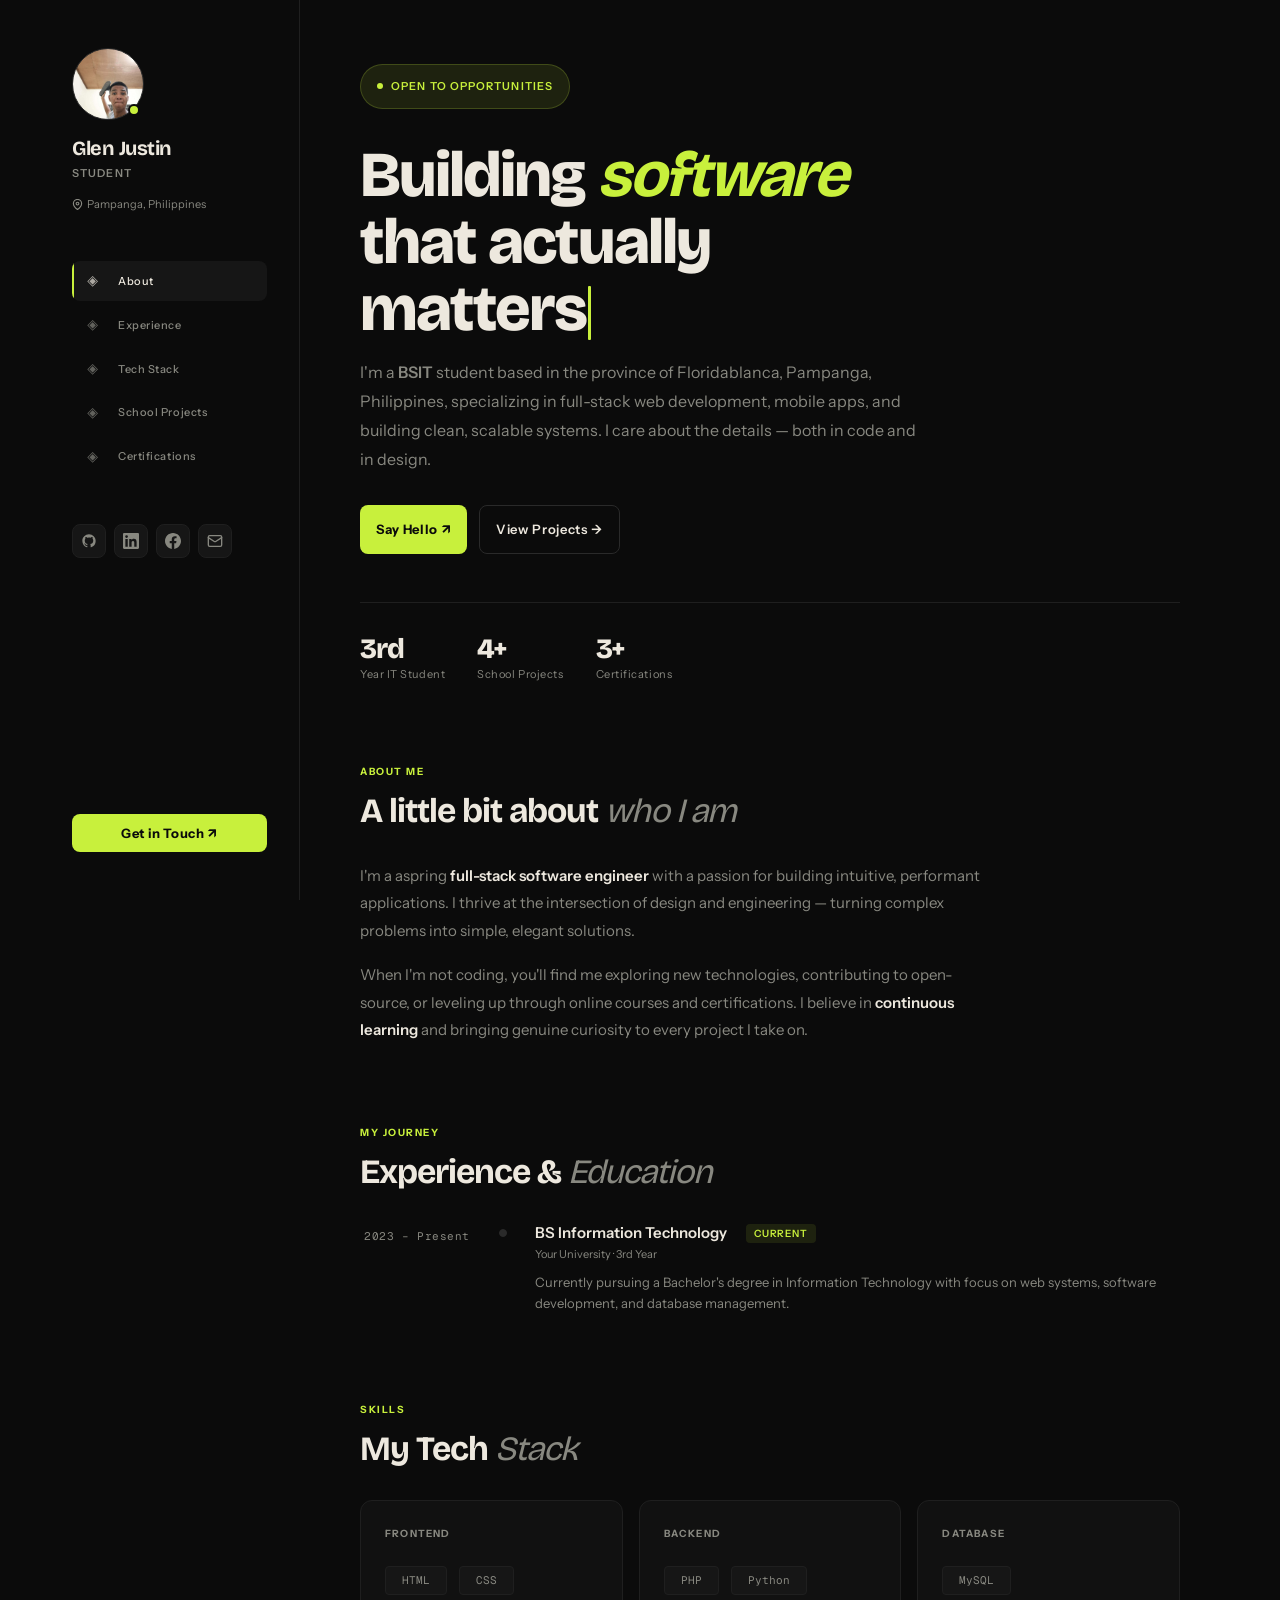
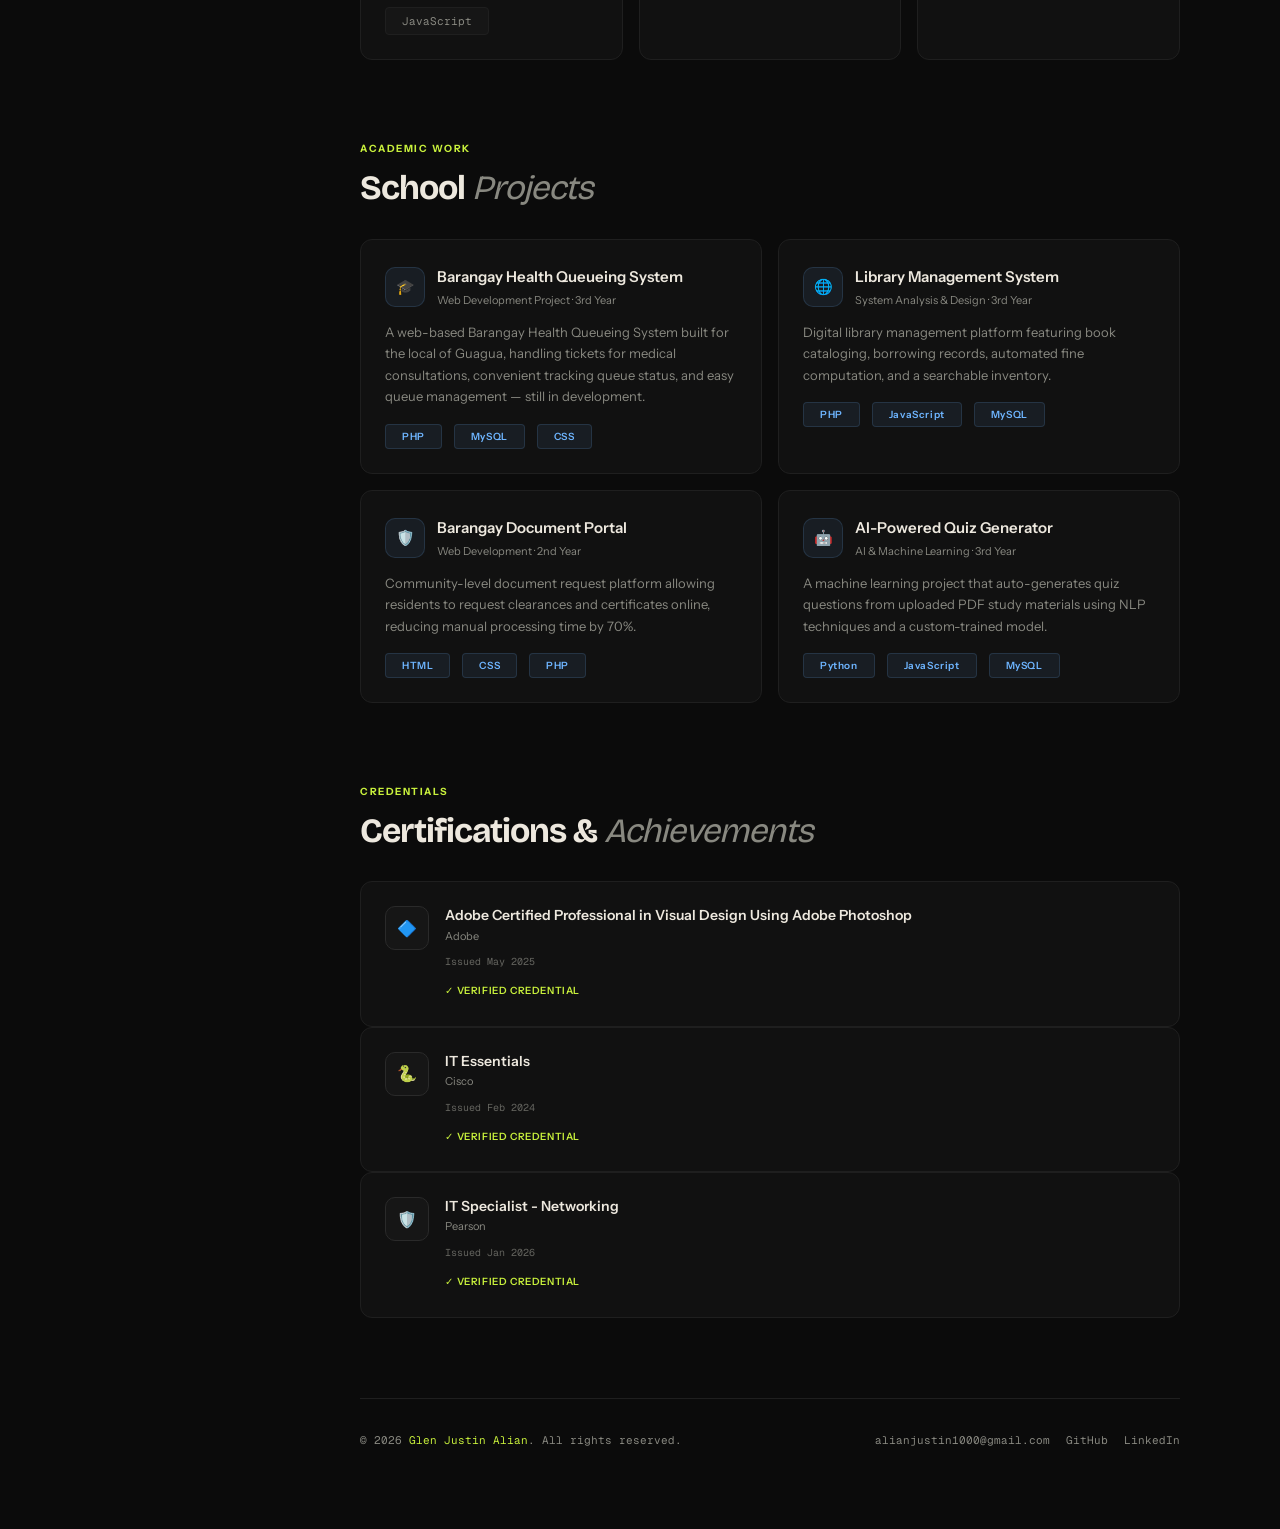
==== index.html @ f64a27cd "Resolve README conflict" ====
<!DOCTYPE html>
<html lang="en">

<head>
  <meta charset="UTF-8" />
  <meta name="viewport" content="width=device-width, initial-scale=1.0" />
  <title>Glen Justin — Software Engineer</title>
  <!-- Main Stylesheet -->
  <link rel="stylesheet" href="./css/style.css" />
</head>

<body>
  <div class="layout">

    <!-- ====== SIDEBAR ====== -->
    <aside>
      <div class="sidebar-identity">
        <div class="avatar-wrap">
          <div class="avatar"></div>
          <div class="avatar-pulse"></div>
        </div>
        <div style="margin-top: 16px;">
          <div class="sidebar-name">Glen Justin</div>
          <div class="sidebar-role">Student</div>
          <div class="sidebar-location">
            <svg width="11" height="11" viewBox="0 0 24 24" fill="none" stroke="currentColor" stroke-width="2.5" stroke-linecap="round" stroke-linejoin="round">
              <path d="M21 10c0 7-9 13-9 13s-9-6-9-13a9 9 0 0 1 18 0z" />
              <circle cx="12" cy="10" r="3" />
            </svg>
            Pampanga, Philippines
          </div>
        </div>
      </div>

      <nav>
        <a href="#about" class="active">
          <span class="nav-icon">◈</span> About
        </a>
        <a href="#experience">
          <span class="nav-icon">◈</span> Experience
        </a>
        <a href="#stack">
          <span class="nav-icon">◈</span> Tech Stack
        </a>
        <a href="#school-projects">
          <span class="nav-icon">◈</span> School Projects
        </a>
        <a href="#certifications">
          <span class="nav-icon">◈</span> Certifications
        </a>

      </nav>

      <div class="sidebar-social">
        <!-- GitHub -->
        <a href="https://github.com" class="social-link" title="GitHub" target="_blank">
          <svg width="16" height="16" viewBox="0 0 24 24" fill="currentColor">
            <path d="M12 2C6.477 2 2 6.477 2 12c0 4.418 2.865 8.166 6.839 9.489.5.09.682-.218.682-.484 0-.236-.009-.866-.014-1.699-2.782.603-3.369-1.342-3.369-1.342-.454-1.155-1.11-1.462-1.11-1.462-.908-.62.069-.608.069-.608 1.003.07 1.531 1.03 1.531 1.03.892 1.529 2.341 1.087 2.91.831.091-.646.349-1.086.635-1.336-2.22-.253-4.555-1.11-4.555-4.943 0-1.091.39-1.984 1.029-2.683-.103-.253-.446-1.27.098-2.647 0 0 .84-.269 2.75 1.025A9.578 9.578 0 0 1 12 6.836c.85.004 1.705.114 2.504.336 1.909-1.294 2.747-1.025 2.747-1.025.546 1.377.202 2.394.1 2.647.64.699 1.028 1.592 1.028 2.683 0 3.842-2.339 4.687-4.566 4.935.359.309.678.919.678 1.852 0 1.336-.012 2.415-.012 2.741 0 .269.18.579.688.481A10.019 10.019 0 0 0 22 12c0-5.523-4.477-10-10-10z" />
          </svg>
        </a>

        <!-- LinkedIn -->
        <a href="https://linkedin.com/in/justin-alian-25a67828b" class="social-link" title="LinkedIn" target="_blank">
        <svg width="16" height="16" viewBox="0 0 24 24" fill="currentColor">
            <path d="M20.447 20.452h-3.554v-5.569c0-1.328-.027-3.037-1.852-3.037-1.853 0-2.136 1.445-2.136 2.939v5.667H9.351V9h3.414v1.561h.046c.477-.9 1.637-1.85 3.37-1.85 3.601 0 4.267 2.37 4.267 5.455v6.286zM5.337 7.433a2.062 2.062 0 0 1-2.063-2.065 2.064 2.064 0 1 1 2.063 2.065zm1.782 13.019H3.555V9h3.564v11.452zM22.225 0H1.771C.792 0 0 .774 0 1.729v20.542C0 23.227.792 24 1.771 24h20.451C23.2 24 24 23.227 24 22.271V1.729C24 .774 23.2 0 22.222 0h.003z" />
        </svg>
        </a>

        <!-- Facebook -->
        <a href="https://www.facebook.com/Gnagmsmysymsyssusk6w6q6l84p7l7" class="social-link" title="Facebook" target="_blank">
          <svg width="16" height="16" viewBox="0 0 24 24" fill="currentColor">
            <path d="M24 12.073c0-6.627-5.373-12-12-12s-12 5.373-12 12c0 5.99 4.388 10.954 10.125 11.854v-8.385H7.078v-3.47h3.047V9.43c0-3.007 1.792-4.669 4.533-4.669 1.312 0 2.686.235 2.686.235v2.953H15.83c-1.491 0-1.956.925-1.956 1.874v2.25h3.328l-.532 3.47h-2.796v8.385C19.612 23.027 24 18.062 24 12.073z" />
          </svg>
        </a>

        <!-- Email -->
        <a href="mailto:alianjustin1000@gmail.com" class="social-link" title="Email">
          <svg width="16" height="16" viewBox="0 0 24 24" fill="none" stroke="currentColor" stroke-width="2" stroke-linecap="round" stroke-linejoin="round">
            <rect x="2" y="4" width="20" height="16" rx="2" />
            <path d="m22 7-8.97 5.7a1.94 1.94 0 0 1-2.06 0L2 7" />
          </svg>
        </a>
      </div>

      <a href="mailto:alianjustin1000@gmail.com" class="contact-btn">Get in Touch ↗</a>
    </aside>

    <!-- ====== MAIN CONTENT ====== -->
    <main>

      <!-- ===== HERO SECTION ===== -->
      <section id="about">
        <div class="hero-badge">
          <span></span> Open to Opportunities
        </div>

        <h1 class="hero-title fade-up fade-up-1">
          Building <span class="highlight">software</span><br />
          that actually<br />
          <span id="typed-text">matters.</span><span class="cursor"></span>
        </h1>

        <p class="hero-desc fade-up fade-up-2">
          I'm a <strong>BSIT</strong> student based in the province of Floridablanca, Pampanga, Philippines,
          specializing in full-stack web development, mobile apps, and building
          clean, scalable systems. I care about the details — both in code and in design.
        </p>

        <div class="hero-actions fade-up fade-up-3">
          <a href="mailto:alianjustin1000@gmail.com" class="btn-primary">Say Hello ↗</a>
          <a href="#school-projects" class="btn-secondary">View Projects →</a>
        </div>

        <div class="hero-stats fade-up fade-up-4">
          <div class="stat">
            <span class="stat-num">3rd</span>
            <span class="stat-label">Year IT Student</span>
          </div>
          <div class="stat">
            <span class="stat-num">4+</span>
            <span class="stat-label">School Projects</span>
          </div>
          <div class="stat">
            <span class="stat-num">3+</span>
            <span class="stat-label">Certifications</span>
          </div>
        </div>
      </section>

      <!-- ===== ABOUT SECTION ===== -->
      <section>
        <div class="section-label">About Me</div>
        <h2 class="section-title">A little bit about <em>who I am</em></h2>

        <p class="about-text">
          I'm a aspring <strong>full-stack software engineer</strong> with a passion for building
          intuitive, performant applications. I thrive at the intersection of design and
          engineering — turning complex problems into simple, elegant solutions.
        </p>
        <p class="about-text">
          When I'm not coding, you'll find me exploring new technologies, contributing to
          open-source, or leveling up through online courses and certifications. I believe
          in <strong>continuous learning</strong> and bringing genuine curiosity to every
          project I take on.
        </p>
      </section>

      <!-- ===== EXPERIENCE SECTION ===== -->
      <section id="experience">
        <div class="section-label">My Journey</div>
        <h2 class="section-title">Experience & <em>Education</em></h2>

        <div class="timeline">
          <div class="timeline-item">
            <div class="tl-year">2023 – Present</div>
            <div class="tl-line">
              <div class="tl-dot"></div>
              <div class="tl-connector"></div>
            </div>
            <div class="tl-content">
              <div class="tl-title">BS Information Technology <span class="tl-tag work">Current</span></div>
              <div class="tl-org">Your University · 3rd Year</div>
              <div class="tl-desc">Currently pursuing a Bachelor's degree in Information Technology with focus on web systems, software development, and database management.</div>
            </div>
          </div>


      </section>

      <!-- ===== TECH STACK SECTION ===== -->
      <section id="stack">
        <div class="section-label">Skills</div>
        <h2 class="section-title">My Tech <em>Stack</em></h2>

        <div class="stack-grid">
          <div class="stack-card">
            <div class="stack-card-label">Frontend</div>
            <div class="tag-list">
              <span class="tech-tag">HTML</span>
              <span class="tech-tag">CSS</span>
              <span class="tech-tag">JavaScript</span>
            </div>
          </div>
          <div class="stack-card">
            <div class="stack-card-label">Backend</div>
            <div class="tag-list">
              <span class="tech-tag">PHP</span>
              <span class="tech-tag">Python</span>
            </div>
          </div>
          <div class="stack-card">
            <div class="stack-card-label">Database</div>
            <div class="tag-list">
              <span class="tech-tag">MySQL</span>
            </div>
          </div>
        </div>
      </section>

      <!-- ===== SCHOOL PROJECTS SECTION ===== -->
      <section id="school-projects">
        <div class="section-label">Academic Work</div>
        <h2 class="section-title">School <em>Projects</em></h2>

        <div class="school-grid">
          <div class="school-card">
            <div class="school-card-head">
              <div class="school-icon">🎓</div>
              <div>
                <div class="school-name">Barangay Health Queueing System</div>
                <div class="school-course">Web Development Project · 3rd Year</div>
              </div>
            </div>
            <div class="school-desc">A web-based Barangay Health Queueing System built for the local of Guagua, handling tickets for medical consultations, convenient tracking queue status, and easy queue management — still in development.</div>
            <div class="project-tags">
              <span class="school-tag">PHP</span>
              <span class="school-tag">MySQL</span>
              <span class="school-tag">CSS</span>
            </div>
          </div>

          <div class="school-card">
            <div class="school-card-head">
              <div class="school-icon">🌐</div>
              <div>
                <div class="school-name">Library Management System</div>
                <div class="school-course">System Analysis & Design · 3rd Year</div>
              </div>
            </div>
            <div class="school-desc">Digital library management platform featuring book cataloging, borrowing records, automated fine computation, and a searchable inventory.</div>
            <div class="project-tags">
              <span class="school-tag">PHP</span>
              <span class="school-tag">JavaScript</span>
              <span class="school-tag">MySQL</span>
            </div>
          </div>

          <div class="school-card">
            <div class="school-card-head">
              <div class="school-icon">🛡️</div>
              <div>
                <div class="school-name">Barangay Document Portal</div>
                <div class="school-course">Web Development · 2nd Year</div>
              </div>
            </div>
            <div class="school-desc">Community-level document request platform allowing residents to request clearances and certificates online, reducing manual processing time by 70%.</div>
            <div class="project-tags">
              <span class="school-tag">HTML</span>
              <span class="school-tag">CSS</span>
              <span class="school-tag">PHP</span>
            </div>
          </div>

          <div class="school-card">
            <div class="school-card-head">
              <div class="school-icon">🤖</div>
              <div>
                <div class="school-name">AI-Powered Quiz Generator</div>
                <div class="school-course">AI & Machine Learning · 3rd Year</div>
              </div>
            </div>
            <div class="school-desc">A machine learning project that auto-generates quiz questions from uploaded PDF study materials using NLP techniques and a custom-trained model.</div>
            <div class="project-tags">
              <span class="school-tag">Python</span>
              <span class="school-tag">JavaScript</span>
              <span class="school-tag">MySQL</span>
            </div>
          </div>
        </div>
      </section>

      <!-- ===== CERTIFICATIONS SECTION ===== -->
      <section id="certifications">
        <div class="section-label">Credentials</div>
        <h2 class="section-title">Certifications & <em>Achievements</em></h2>


          <a href="#" class="cert-card" target="_blank">
            <div class="cert-badge">🔷</div>
            <div class="cert-info">
              <div class="cert-name">Adobe Certified Professional in Visual Design Using Adobe Photoshop</div>
              <div class="cert-issuer">Adobe</div>
              <div class="cert-date">Issued May 2025</div>
              <div class="cert-verify">✓ Verified Credential</div>
            </div>
          </a>

          <a href="#" class="cert-card" target="_blank">
            <div class="cert-badge">🐍</div>
            <div class="cert-info">
              <div class="cert-name">IT Essentials</div>
              <div class="cert-issuer">Cisco</div>
              <div class="cert-date">Issued Feb 2024</div>
              <div class="cert-verify">✓ Verified Credential</div>
            </div>
          </a>


          <a href="#" class="cert-card" target="_blank">
            <div class="cert-badge">🛡️</div>
            <div class="cert-info">
              <div class="cert-name">IT Specialist - Networking</div>
              <div class="cert-issuer">Pearson</div>
              <div class="cert-date">Issued Jan 2026</div>
              <div class="cert-verify">✓ Verified Credential</div>
            </div>
          </a>
      </section>

      

      <!-- ===== FOOTER ===== -->
      <footer>
        <div class="footer-copy">© 2026 <span>Glen Justin Alian</span>. All rights reserved.</div>
        <div class="footer-copy" style="display: flex; gap: 16px;">
          <a href="mailto:glenjustinalian@gmail.com">alianjustin1000@gmail.com</a>
          <a href="https://github.com" target="_blank">GitHub</a>
          <a href="https://linkedin.com" target="_blank">LinkedIn</a>
        </div>
      </footer>

    </main>
  </div>

  <!-- Scripts -->
  <script src="./js/app.js"></script>
  <script src="./js/typed-hero.js"></script>
  <script src="./js/active-nav.js"></script>
</body>

</html>
---- css/style.css ----
/* ============================================================
   MAIN STYLESHEET
   Imports all CSS modules
   ============================================================ */

/* Theme & Variables */
@import url('./_variables.css');

/* Reset & Base */
@import url('./_reset.css');
@import url('./_typography.css');

/* Layout */
@import url('./layout/_grid.css');
@import url('./layout/_sidebar.css');
@import url('./layout/_main.css');

/* Components */
@import url('./components/_buttons.css');
@import url('./components/_cards.css');
@import url('./components/_tags.css');
@import url('./components/_nav.css');

/* Sections */
@import url('./sections/_hero.css');
@import url('./sections/_about.css');
@import url('./sections/_experience.css');
@import url('./sections/_tech-stack.css');
@import url('./sections/_projects.css');
@import url('./sections/_certifications.css');
@import url('./sections/_recommendations.css');

/* Additional */
@import url('./_animations.css');
@import url('./_footer.css');
@import url('./_responsive.css');

/* Google Fonts */
@import url('https://fonts.googleapis.com/css2?family=Bricolage+Grotesque:opsz,wght@12..96,400;12..96,500;12..96,600;12..96,700;12..96,800&family=Instrument+Sans:ital,wght@0,400;0,500;0,600;0,700;1,400&family=Geist+Mono:wght@400;500&display=swap');
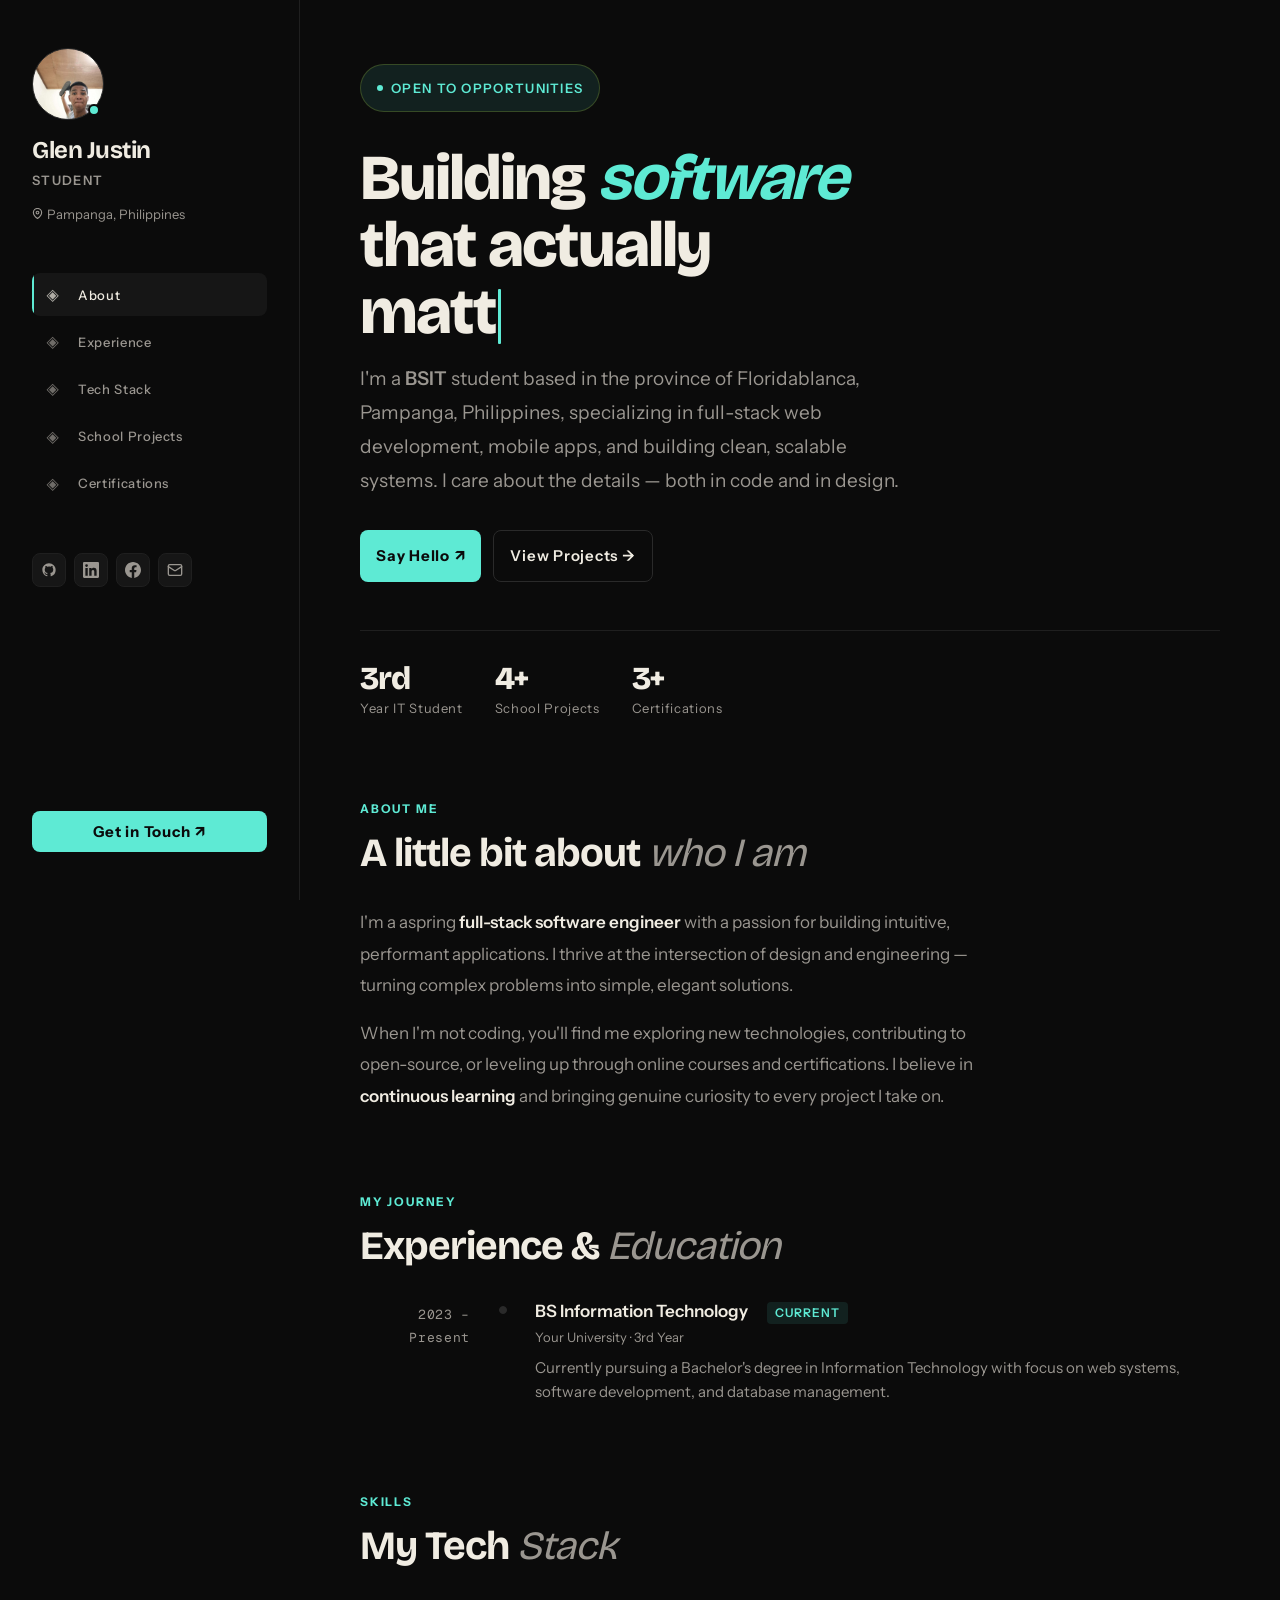
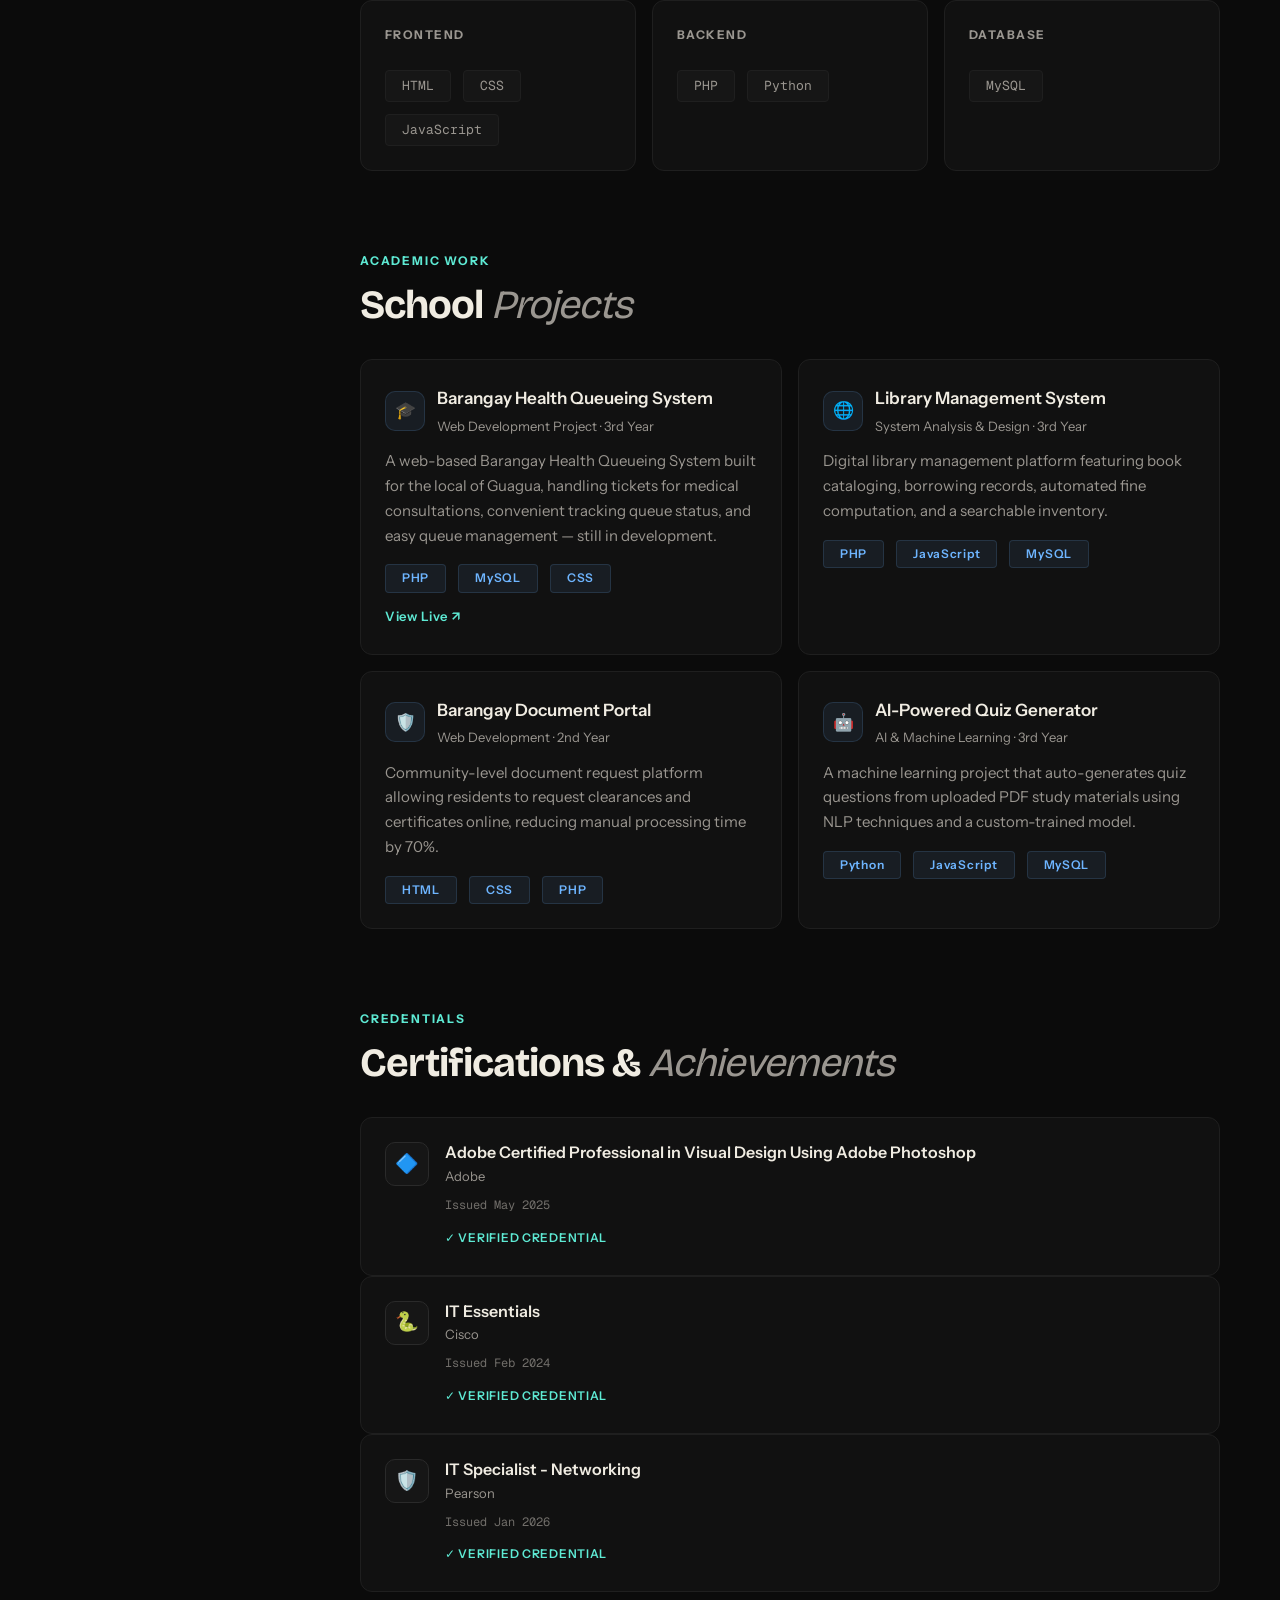
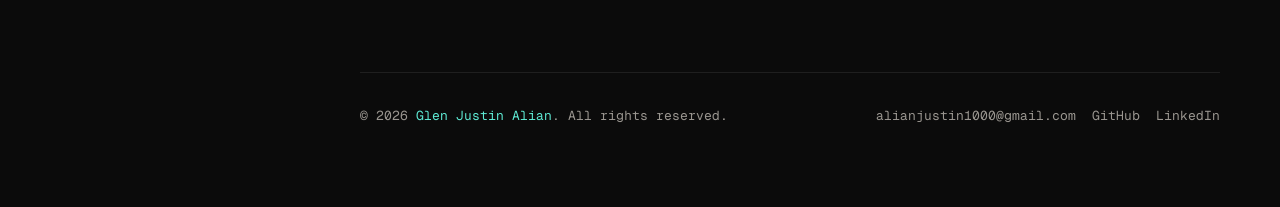
==== commit 83142a9a: "phase2" ====
--- a/index.html
+++ b/index.html
@@ -217,6 +217,9 @@
               <span class="school-tag">MySQL</span>
               <span class="school-tag">CSS</span>
             </div>
+            <a href="YOUR_HOSTED_LINK_HERE" class="project-live-link" target="_blank" rel="noopener noreferrer">
+              View Live ↗
+            </a>
           </div>
 
           <div class="school-card">
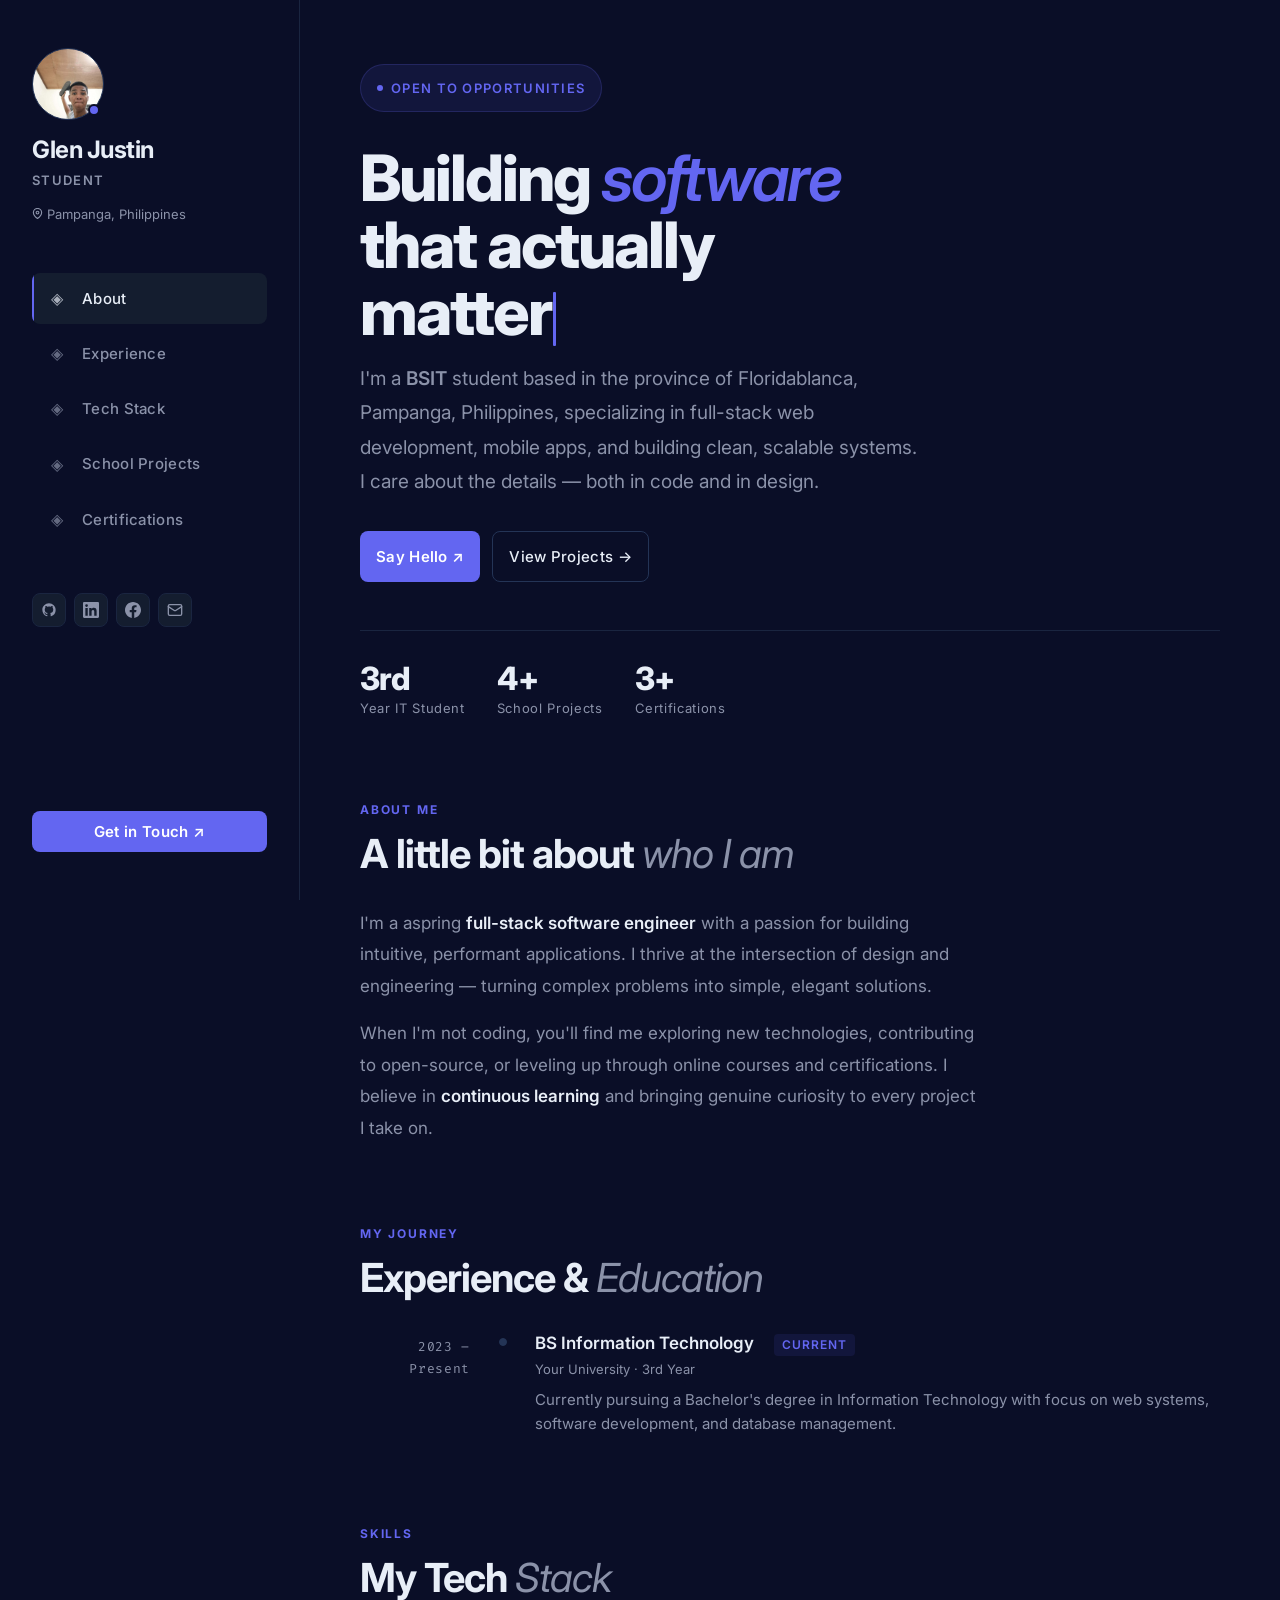
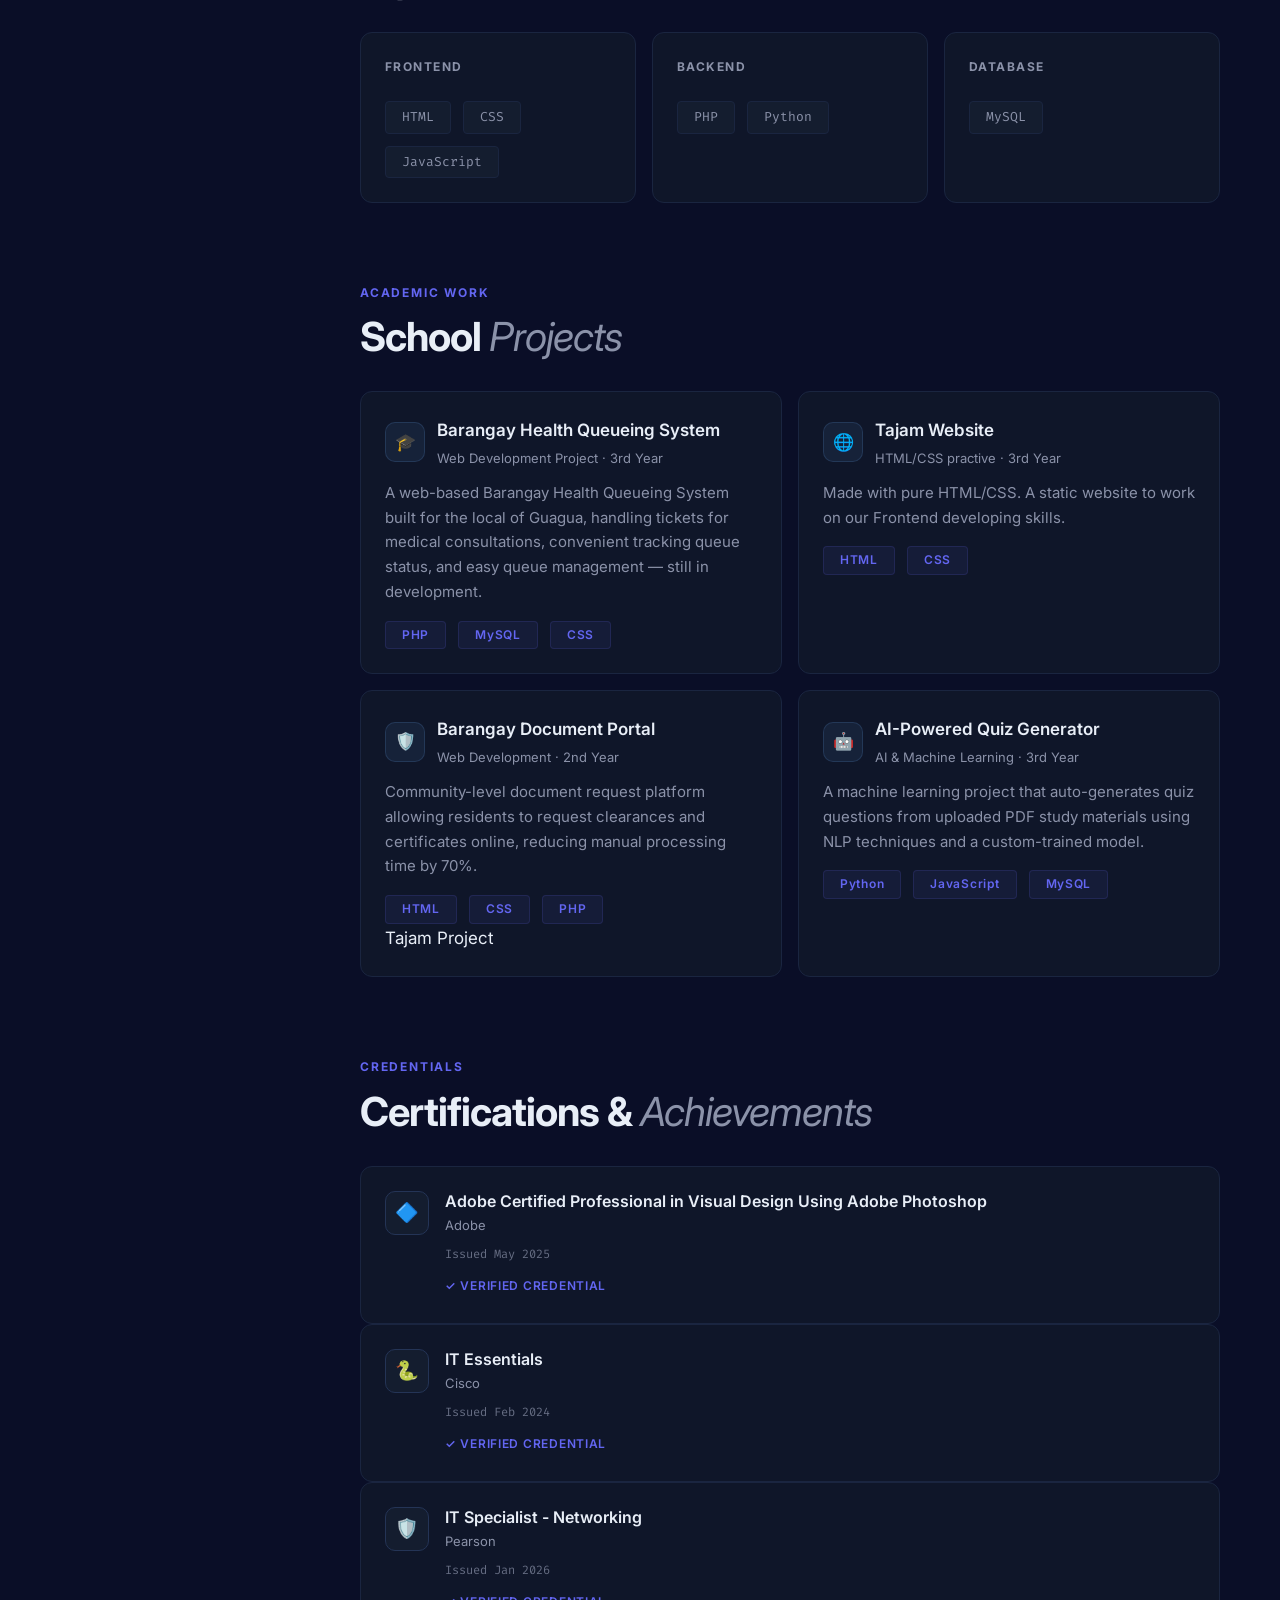
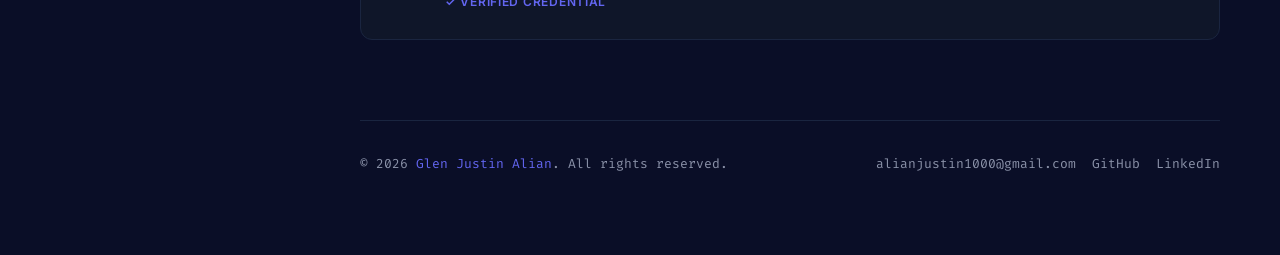
==== commit f87cc13c: "fix portfolio structure" ====
--- a/index.html
+++ b/index.html
@@ -5,6 +5,10 @@
   <meta charset="UTF-8" />
   <meta name="viewport" content="width=device-width, initial-scale=1.0" />
   <title>Glen Justin — Software Engineer</title>
+  <!-- Google Fonts -->
+  <link rel="preconnect" href="https://fonts.googleapis.com" />
+  <link rel="preconnect" href="https://fonts.gstatic.com" crossorigin />
+  <link href="https://fonts.googleapis.com/css2?family=Inter:wght@400;500;600;700;800&family=Fira+Code:wght@400;500&display=swap" rel="stylesheet" />
   <!-- Main Stylesheet -->
   <link rel="stylesheet" href="./css/style.css" />
 </head>
@@ -203,7 +207,7 @@
         <h2 class="section-title">School <em>Projects</em></h2>
 
         <div class="school-grid">
-          <div class="school-card">
+          <a href="http://bhqc.infinityfreeapp.com" class="school-card" target="_blank" rel="noopener noreferrer">
             <div class="school-card-head">
               <div class="school-icon">🎓</div>
               <div>
@@ -217,26 +221,22 @@
               <span class="school-tag">MySQL</span>
               <span class="school-tag">CSS</span>
             </div>
-            <a href="YOUR_HOSTED_LINK_HERE" class="project-live-link" target="_blank" rel="noopener noreferrer">
-              View Live ↗
-            </a>
-          </div>
-
-          <div class="school-card">
+          </a>
+
+          <a href="https://sampletajam101.netlify.app/" class="school-card" target="_blank" rel="noopener noreferrer">
             <div class="school-card-head">
               <div class="school-icon">🌐</div>
               <div>
-                <div class="school-name">Library Management System</div>
-                <div class="school-course">System Analysis & Design · 3rd Year</div>
+                <div class="school-name">Tajam Website</div>
+                <div class="school-course">HTML/CSS practive · 3rd Year</div>
               </div>
             </div>
-            <div class="school-desc">Digital library management platform featuring book cataloging, borrowing records, automated fine computation, and a searchable inventory.</div>
+            <div class="school-desc">Made with pure HTML/CSS. A static website to work on our Frontend developing skills.</div>
             <div class="project-tags">
-              <span class="school-tag">PHP</span>
-              <span class="school-tag">JavaScript</span>
-              <span class="school-tag">MySQL</span>
-            </div>
-          </div>
+              <span class="school-tag">HTML</span>
+              <span class="school-tag">CSS</span>
+            </div>
+          </a>
 
           <div class="school-card">
             <div class="school-card-head">
@@ -251,7 +251,7 @@
               <span class="school-tag">HTML</span>
               <span class="school-tag">CSS</span>
               <span class="school-tag">PHP</span>
-            </div>
+            </div>Tajam Project
           </div>
 
           <div class="school-card">
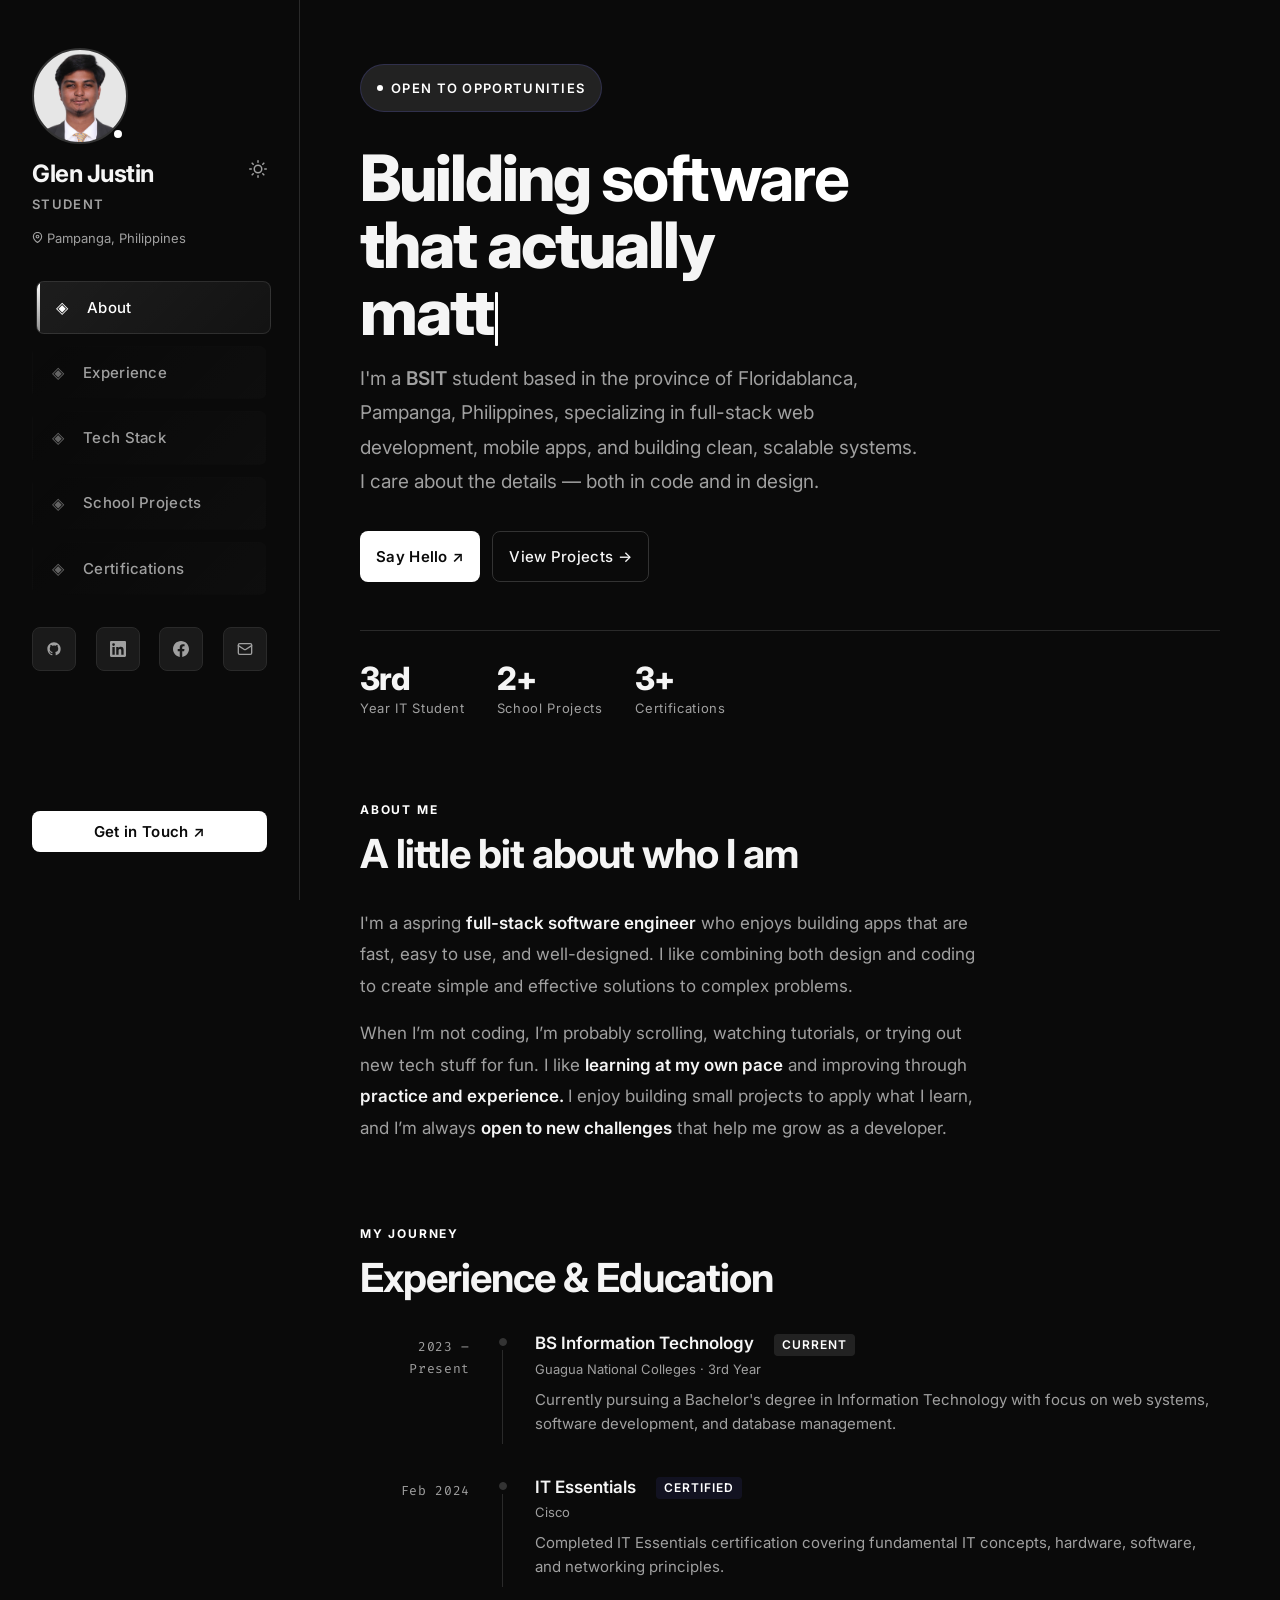
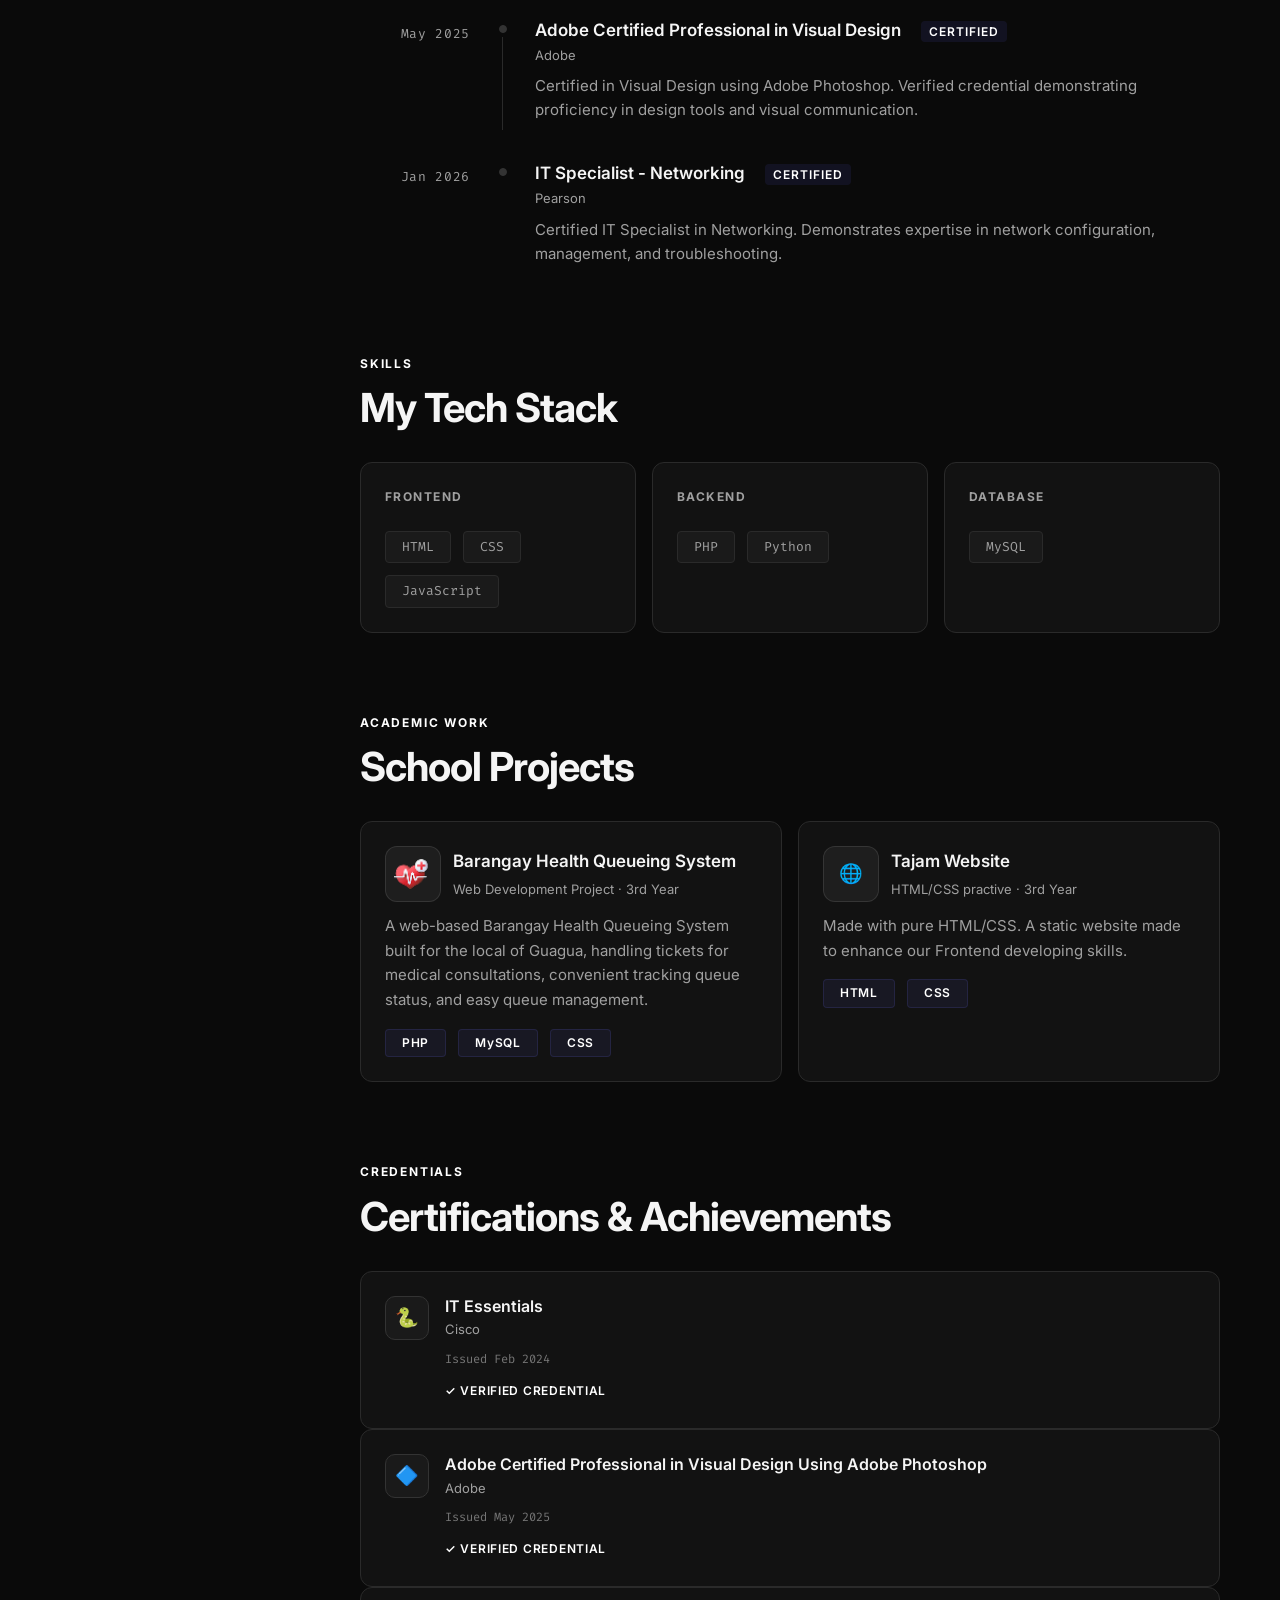
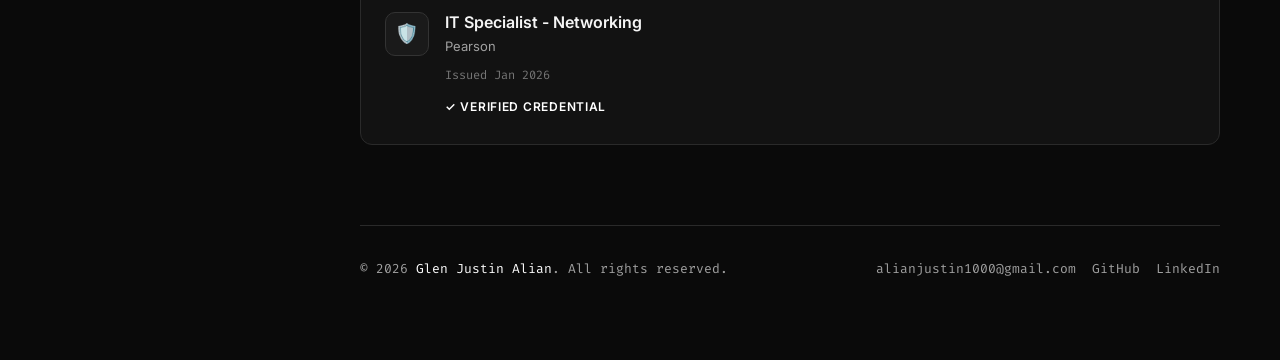
==== commit fdbd9cf2: "improved UI and more!" ====
--- a/index.html
+++ b/index.html
@@ -23,16 +23,34 @@
           <div class="avatar"></div>
           <div class="avatar-pulse"></div>
         </div>
-        <div style="margin-top: 16px;">
-          <div class="sidebar-name">Glen Justin</div>
-          <div class="sidebar-role">Student</div>
-          <div class="sidebar-location">
-            <svg width="11" height="11" viewBox="0 0 24 24" fill="none" stroke="currentColor" stroke-width="2.5" stroke-linecap="round" stroke-linejoin="round">
-              <path d="M21 10c0 7-9 13-9 13s-9-6-9-13a9 9 0 0 1 18 0z" />
-              <circle cx="12" cy="10" r="3" />
+        <div style="margin-top: 16px; display: flex; align-items: flex-start; justify-content: space-between; gap: 12px;">
+          <div>
+            <div class="sidebar-name">Glen Justin</div>
+            <div class="sidebar-role">Student</div>
+            <div class="sidebar-location">
+              <svg width="11" height="11" viewBox="0 0 24 24" fill="none" stroke="currentColor" stroke-width="2.5" stroke-linecap="round" stroke-linejoin="round">
+                <path d="M21 10c0 7-9 13-9 13s-9-6-9-13a9 9 0 0 1 18 0z" />
+                <circle cx="12" cy="10" r="3" />
+              </svg>
+              Pampanga, Philippines
+            </div>
+          </div>
+          <button id="theme-toggle" class="theme-toggle-icon" title="Toggle Dark/Light Mode" aria-label="Toggle theme">
+            <svg width="18" height="18" viewBox="0 0 24 24" fill="none" stroke="currentColor" stroke-width="2" stroke-linecap="round" stroke-linejoin="round" class="sun-icon">
+              <circle cx="12" cy="12" r="5"></circle>
+              <line x1="12" y1="1" x2="12" y2="3"></line>
+              <line x1="12" y1="21" x2="12" y2="23"></line>
+              <line x1="4.22" y1="4.22" x2="5.64" y2="5.64"></line>
+              <line x1="18.36" y1="18.36" x2="19.78" y2="19.78"></line>
+              <line x1="1" y1="12" x2="3" y2="12"></line>
+              <line x1="21" y1="12" x2="23" y2="12"></line>
+              <line x1="4.22" y1="19.78" x2="5.64" y2="18.36"></line>
+              <line x1="18.36" y1="5.64" x2="19.78" y2="4.22"></line>
             </svg>
-            Pampanga, Philippines
-          </div>
+            <svg width="18" height="18" viewBox="0 0 24 24" fill="none" stroke="currentColor" stroke-width="2" stroke-linecap="round" stroke-linejoin="round" class="moon-icon" style="display: none;">
+              <path d="M21 12.79A9 9 0 1 1 11.21 3 7 7 0 0 0 21 12.79z"></path>
+            </svg>
+          </button>
         </div>
       </div>
 
@@ -121,7 +139,7 @@
             <span class="stat-label">Year IT Student</span>
           </div>
           <div class="stat">
-            <span class="stat-num">4+</span>
+            <span class="stat-num">2+</span>
             <span class="stat-label">School Projects</span>
           </div>
           <div class="stat">
@@ -137,22 +155,19 @@
         <h2 class="section-title">A little bit about <em>who I am</em></h2>
 
         <p class="about-text">
-          I'm a aspring <strong>full-stack software engineer</strong> with a passion for building
-          intuitive, performant applications. I thrive at the intersection of design and
-          engineering — turning complex problems into simple, elegant solutions.
+          I'm a aspring <strong>full-stack software engineer</strong> who enjoys building apps that are fast, easy to use, and well-designed. I like combining both design and coding to create simple and effective solutions to complex problems.
         </p>
         <p class="about-text">
-          When I'm not coding, you'll find me exploring new technologies, contributing to
-          open-source, or leveling up through online courses and certifications. I believe
-          in <strong>continuous learning</strong> and bringing genuine curiosity to every
-          project I take on.
+          When I’m not coding, I’m probably scrolling, watching tutorials, or trying out new tech stuff for fun. 
+          I like <strong>learning at my own pace</strong> and improving through <strong>practice and experience. </strong>
+          I enjoy building small projects to apply what I learn, and I’m always <strong>open to new challenges</strong> that help me grow as a developer.
         </p>
       </section>
 
       <!-- ===== EXPERIENCE SECTION ===== -->
       <section id="experience">
         <div class="section-label">My Journey</div>
-        <h2 class="section-title">Experience & <em>Education</em></h2>
+        <h2 class="section-title">Experience & Education</h2>
 
         <div class="timeline">
           <div class="timeline-item">
@@ -163,12 +178,49 @@
             </div>
             <div class="tl-content">
               <div class="tl-title">BS Information Technology <span class="tl-tag work">Current</span></div>
-              <div class="tl-org">Your University · 3rd Year</div>
+              <div class="tl-org">Guagua National Colleges · 3rd Year</div>
               <div class="tl-desc">Currently pursuing a Bachelor's degree in Information Technology with focus on web systems, software development, and database management.</div>
             </div>
           </div>
 
-
+          <div class="timeline-item">
+            <div class="tl-year">Feb 2024</div>
+            <div class="tl-line">
+              <div class="tl-dot"></div>
+              <div class="tl-connector"></div>
+            </div>
+            <div class="tl-content">
+              <div class="tl-title">IT Essentials <span class="tl-tag edu">Certified</span></div>
+              <div class="tl-org">Cisco</div>
+              <div class="tl-desc">Completed IT Essentials certification covering fundamental IT concepts, hardware, software, and networking principles.</div>
+            </div>
+          </div>
+
+          <div class="timeline-item">
+            <div class="tl-year">May 2025</div>
+            <div class="tl-line">
+              <div class="tl-dot"></div>
+              <div class="tl-connector"></div>
+            </div>
+            <div class="tl-content">
+              <div class="tl-title">Adobe Certified Professional in Visual Design <span class="tl-tag edu">Certified</span></div>
+              <div class="tl-org">Adobe</div>
+              <div class="tl-desc">Certified in Visual Design using Adobe Photoshop. Verified credential demonstrating proficiency in design tools and visual communication.</div>
+            </div>
+          </div>
+
+          <div class="timeline-item">
+            <div class="tl-year">Jan 2026</div>
+            <div class="tl-line">
+              <div class="tl-dot"></div>
+            </div>
+            <div class="tl-content">
+              <div class="tl-title">IT Specialist - Networking <span class="tl-tag edu">Certified</span></div>
+              <div class="tl-org">Pearson</div>
+              <div class="tl-desc">Certified IT Specialist in Networking. Demonstrates expertise in network configuration, management, and troubleshooting.</div>
+            </div>
+          </div>
+        </div>
       </section>
 
       <!-- ===== TECH STACK SECTION ===== -->
@@ -209,13 +261,13 @@
         <div class="school-grid">
           <a href="http://bhqc.infinityfreeapp.com" class="school-card" target="_blank" rel="noopener noreferrer">
             <div class="school-card-head">
-              <div class="school-icon">🎓</div>
+              <div class="school-icon"><img src="./assets/images/logo.png" alt="Health Icon" style="width: 100%; height: 100%; object-fit: contain;"></div>
               <div>
                 <div class="school-name">Barangay Health Queueing System</div>
                 <div class="school-course">Web Development Project · 3rd Year</div>
               </div>
             </div>
-            <div class="school-desc">A web-based Barangay Health Queueing System built for the local of Guagua, handling tickets for medical consultations, convenient tracking queue status, and easy queue management — still in development.</div>
+            <div class="school-desc">A web-based Barangay Health Queueing System built for the local of Guagua, handling tickets for medical consultations, convenient tracking queue status, and easy queue management.</div>
             <div class="project-tags">
               <span class="school-tag">PHP</span>
               <span class="school-tag">MySQL</span>
@@ -231,54 +283,32 @@
                 <div class="school-course">HTML/CSS practive · 3rd Year</div>
               </div>
             </div>
-            <div class="school-desc">Made with pure HTML/CSS. A static website to work on our Frontend developing skills.</div>
+            <div class="school-desc">Made with pure HTML/CSS. A static website made to enhance our Frontend developing skills.</div>
             <div class="project-tags">
               <span class="school-tag">HTML</span>
               <span class="school-tag">CSS</span>
             </div>
           </a>
-
-          <div class="school-card">
-            <div class="school-card-head">
-              <div class="school-icon">🛡️</div>
-              <div>
-                <div class="school-name">Barangay Document Portal</div>
-                <div class="school-course">Web Development · 2nd Year</div>
-              </div>
-            </div>
-            <div class="school-desc">Community-level document request platform allowing residents to request clearances and certificates online, reducing manual processing time by 70%.</div>
-            <div class="project-tags">
-              <span class="school-tag">HTML</span>
-              <span class="school-tag">CSS</span>
-              <span class="school-tag">PHP</span>
-            </div>Tajam Project
-          </div>
-
-          <div class="school-card">
-            <div class="school-card-head">
-              <div class="school-icon">🤖</div>
-              <div>
-                <div class="school-name">AI-Powered Quiz Generator</div>
-                <div class="school-course">AI & Machine Learning · 3rd Year</div>
-              </div>
-            </div>
-            <div class="school-desc">A machine learning project that auto-generates quiz questions from uploaded PDF study materials using NLP techniques and a custom-trained model.</div>
-            <div class="project-tags">
-              <span class="school-tag">Python</span>
-              <span class="school-tag">JavaScript</span>
-              <span class="school-tag">MySQL</span>
-            </div>
-          </div>
         </div>
       </section>
 
       <!-- ===== CERTIFICATIONS SECTION ===== -->
       <section id="certifications">
         <div class="section-label">Credentials</div>
-        <h2 class="section-title">Certifications & <em>Achievements</em></h2>
-
-
-          <a href="#" class="cert-card" target="_blank">
+        <h2 class="section-title">Certifications & <em></em>Achievements</em></h2>
+
+          <a href="https://www.credly.com/badges/69ab3f94-0c6a-47fb-a7f2-7959ffdc0699/public_url" class="cert-card" target="_blank">
+            <div class="cert-badge">🐍</div>
+            <div class="cert-info">
+              <div class="cert-name">IT Essentials</div>
+              <div class="cert-issuer">Cisco</div>
+              <div class="cert-date">Issued Feb 2024</div>
+              <div class="cert-verify">✓ Verified Credential</div>
+            </div>
+          </a>
+
+
+          <a href="https://www.credly.com/badges/f66df8d1-0dec-43fe-9e85-20c51ef3c8db/public_url" class="cert-card" target="_blank">
             <div class="cert-badge">🔷</div>
             <div class="cert-info">
               <div class="cert-name">Adobe Certified Professional in Visual Design Using Adobe Photoshop</div>
@@ -288,18 +318,8 @@
             </div>
           </a>
 
-          <a href="#" class="cert-card" target="_blank">
-            <div class="cert-badge">🐍</div>
-            <div class="cert-info">
-              <div class="cert-name">IT Essentials</div>
-              <div class="cert-issuer">Cisco</div>
-              <div class="cert-date">Issued Feb 2024</div>
-              <div class="cert-verify">✓ Verified Credential</div>
-            </div>
-          </a>
-
-
-          <a href="#" class="cert-card" target="_blank">
+          
+          <a href="https://www.credly.com/badges/20f2c07c-5334-432f-9167-286b51dc03f2/public_url" class="cert-card" target="_blank">
             <div class="cert-badge">🛡️</div>
             <div class="cert-info">
               <div class="cert-name">IT Specialist - Networking</div>
@@ -316,9 +336,9 @@
       <footer>
         <div class="footer-copy">© 2026 <span>Glen Justin Alian</span>. All rights reserved.</div>
         <div class="footer-copy" style="display: flex; gap: 16px;">
-          <a href="mailto:glenjustinalian@gmail.com">alianjustin1000@gmail.com</a>
-          <a href="https://github.com" target="_blank">GitHub</a>
-          <a href="https://linkedin.com" target="_blank">LinkedIn</a>
+          <a href="mailto:alianjustin1000@gmail.com">alianjustin1000@gmail.com</a>
+          <a href="https://github.com/knotisht" target="_blank">GitHub</a>
+          <a href="https://linkedin.com/in/justin-alian-25a67828b" target="_blank">LinkedIn</a>
         </div>
       </footer>
 
@@ -329,6 +349,32 @@
   <script src="./js/app.js"></script>
   <script src="./js/typed-hero.js"></script>
   <script src="./js/active-nav.js"></script>
+  <script>
+    // Theme Toggle
+    const themeToggle = document.getElementById('theme-toggle');
+    const sunIcon = themeToggle.querySelector('.sun-icon');
+    const moonIcon = themeToggle.querySelector('.moon-icon');
+    const html = document.documentElement;
+
+    // Check for saved theme preference or default to dark mode
+    const currentTheme = localStorage.getItem('theme') || 'dark';
+    if (currentTheme === 'light') {
+      html.classList.add('light-mode');
+      sunIcon.style.display = 'none';
+      moonIcon.style.display = 'block';
+    }
+
+    // Toggle theme
+    themeToggle.addEventListener('click', () => {
+      html.classList.toggle('light-mode');
+      const isLight = html.classList.contains('light-mode');
+      localStorage.setItem('theme', isLight ? 'light' : 'dark');
+      
+      // Toggle icons
+      sunIcon.style.display = isLight ? 'none' : 'block';
+      moonIcon.style.display = isLight ? 'block' : 'none';
+    });
+  </script>
 </body>
 
 </html>
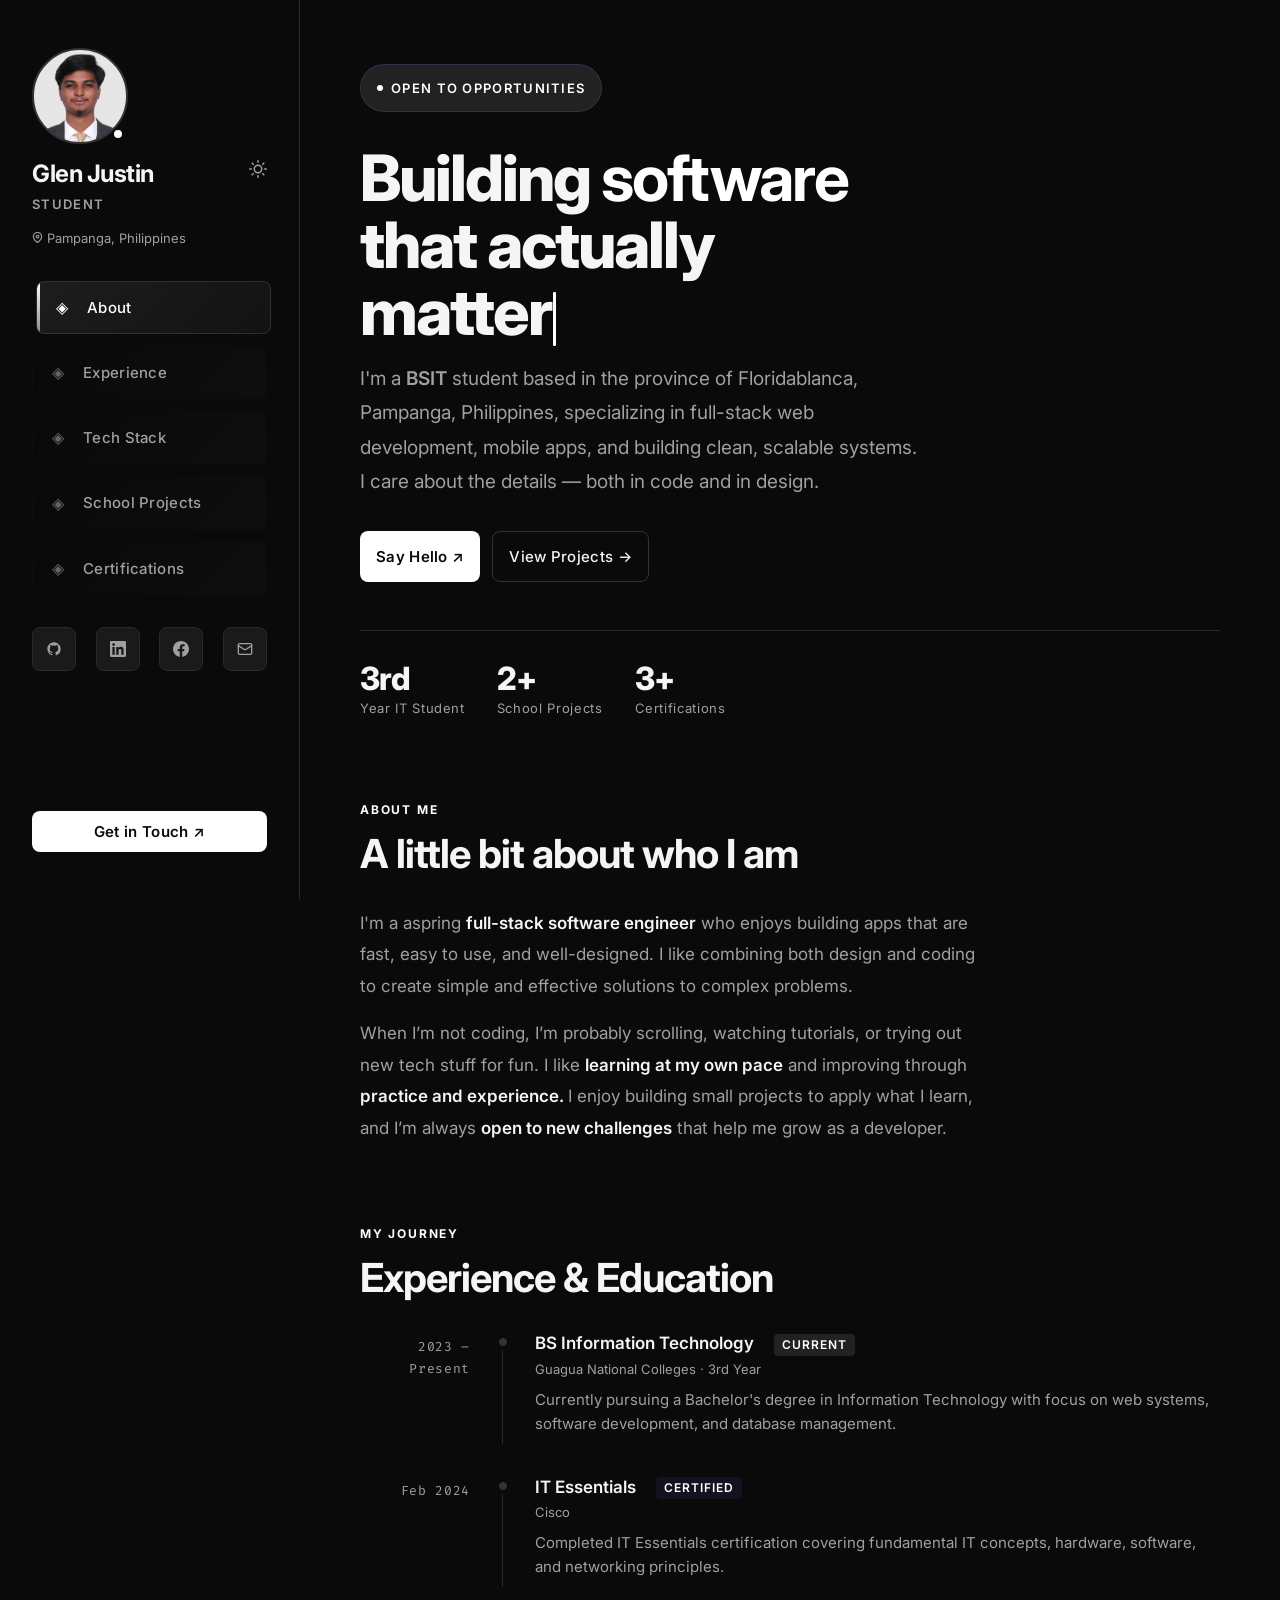
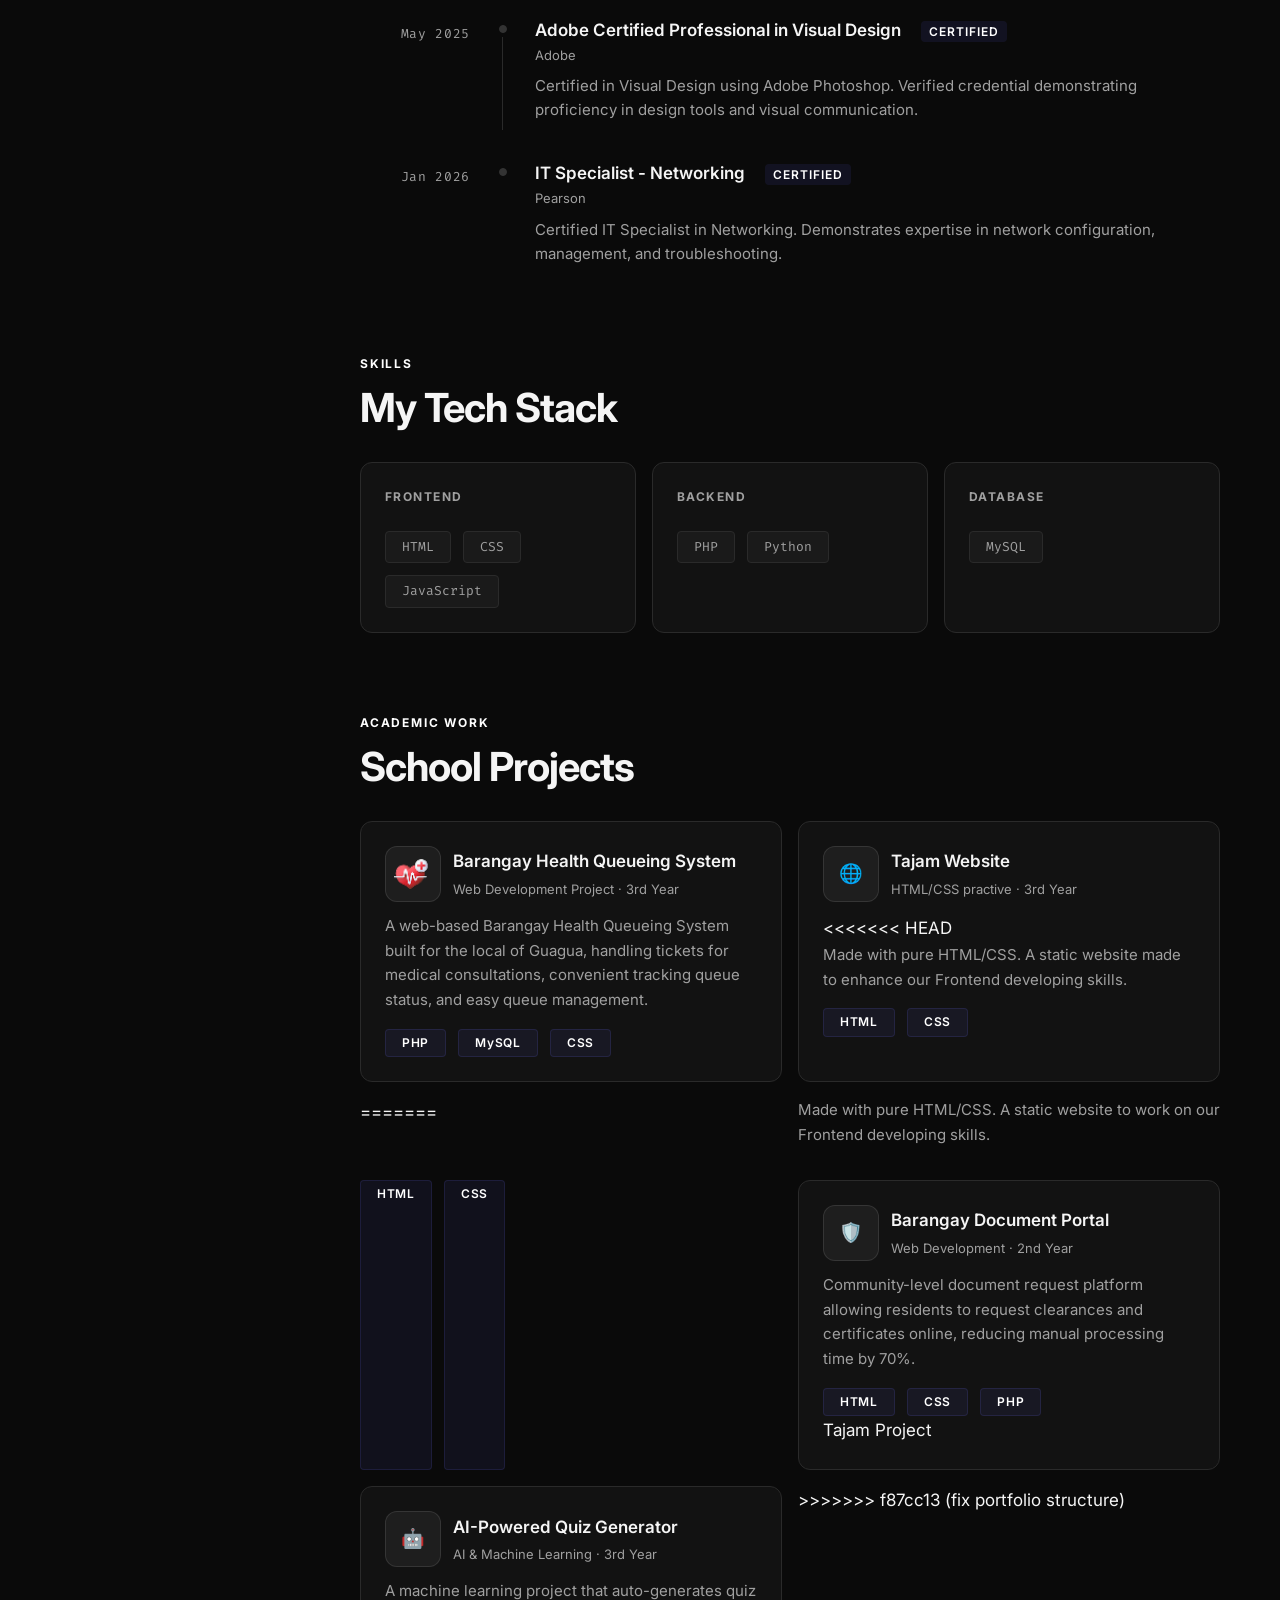
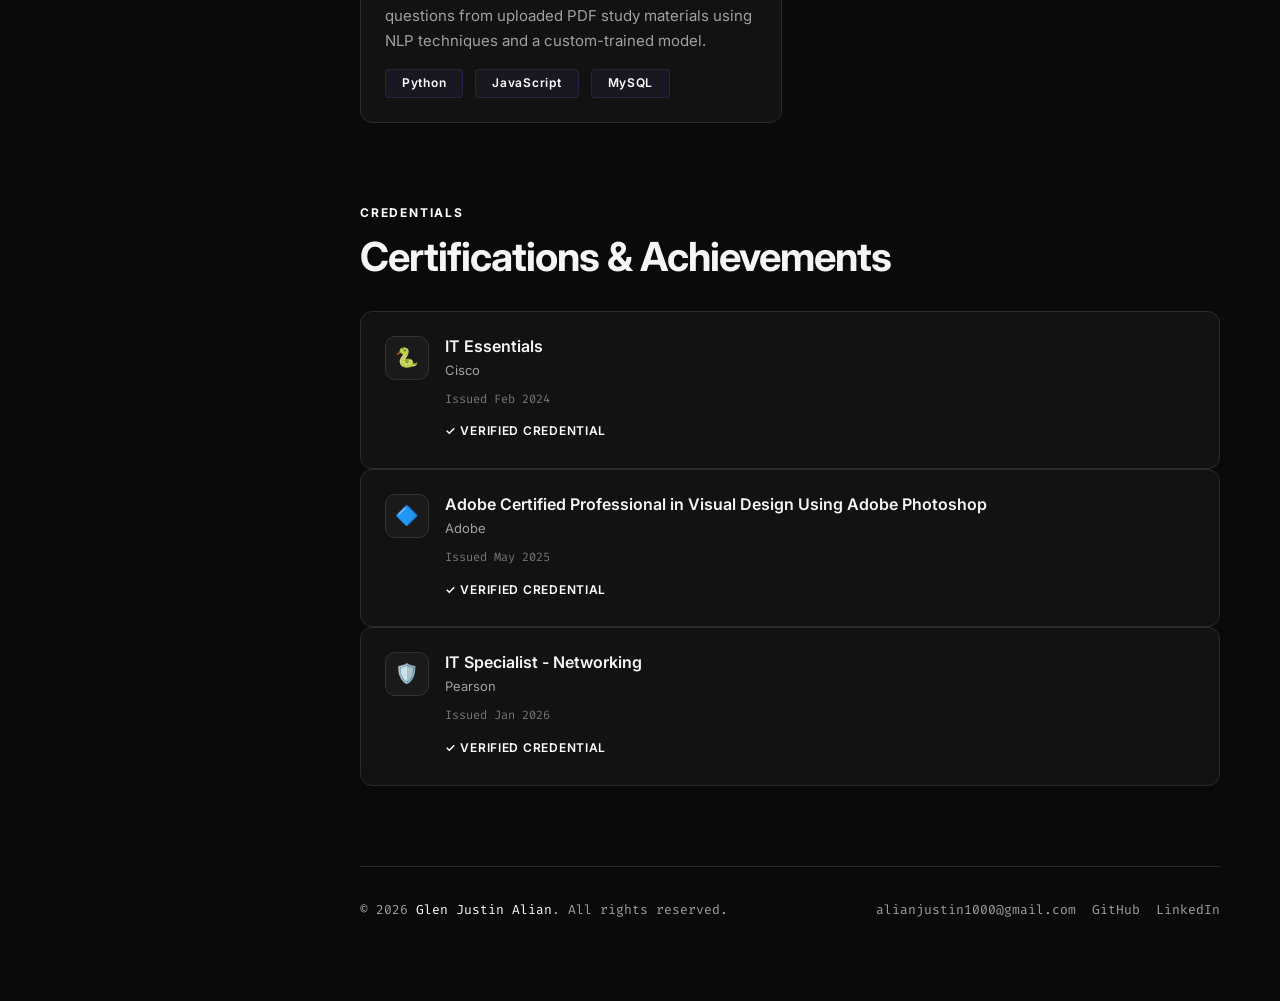
==== commit 92073451: "message" ====
--- a/index.html
+++ b/index.html
@@ -259,7 +259,7 @@
         <h2 class="section-title">School <em>Projects</em></h2>
 
         <div class="school-grid">
-          <a href="http://bhqc.infinityfreeapp.com" class="school-card" target="_blank" rel="noopener noreferrer">
+          <a href="https://barangay-health.is-great.net" class="school-card" target="_blank" rel="noopener noreferrer">
             <div class="school-card-head">
               <div class="school-icon"><img src="./assets/images/logo.png" alt="Health Icon" style="width: 100%; height: 100%; object-fit: contain;"></div>
               <div>
@@ -283,12 +283,53 @@
                 <div class="school-course">HTML/CSS practive · 3rd Year</div>
               </div>
             </div>
+<<<<<<< HEAD
             <div class="school-desc">Made with pure HTML/CSS. A static website made to enhance our Frontend developing skills.</div>
             <div class="project-tags">
               <span class="school-tag">HTML</span>
               <span class="school-tag">CSS</span>
             </div>
           </a>
+=======
+            <div class="school-desc">Made with pure HTML/CSS. A static website to work on our Frontend developing skills.</div>
+            <div class="project-tags">
+              <span class="school-tag">HTML</span>
+              <span class="school-tag">CSS</span>
+            </div>
+          </a>
+
+          <div class="school-card">
+            <div class="school-card-head">
+              <div class="school-icon">🛡️</div>
+              <div>
+                <div class="school-name">Barangay Document Portal</div>
+                <div class="school-course">Web Development · 2nd Year</div>
+              </div>
+            </div>
+            <div class="school-desc">Community-level document request platform allowing residents to request clearances and certificates online, reducing manual processing time by 70%.</div>
+            <div class="project-tags">
+              <span class="school-tag">HTML</span>
+              <span class="school-tag">CSS</span>
+              <span class="school-tag">PHP</span>
+            </div>Tajam Project
+          </div>
+
+          <div class="school-card">
+            <div class="school-card-head">
+              <div class="school-icon">🤖</div>
+              <div>
+                <div class="school-name">AI-Powered Quiz Generator</div>
+                <div class="school-course">AI & Machine Learning · 3rd Year</div>
+              </div>
+            </div>
+            <div class="school-desc">A machine learning project that auto-generates quiz questions from uploaded PDF study materials using NLP techniques and a custom-trained model.</div>
+            <div class="project-tags">
+              <span class="school-tag">Python</span>
+              <span class="school-tag">JavaScript</span>
+              <span class="school-tag">MySQL</span>
+            </div>
+          </div>
+>>>>>>> f87cc13 (fix portfolio structure)
         </div>
       </section>
 
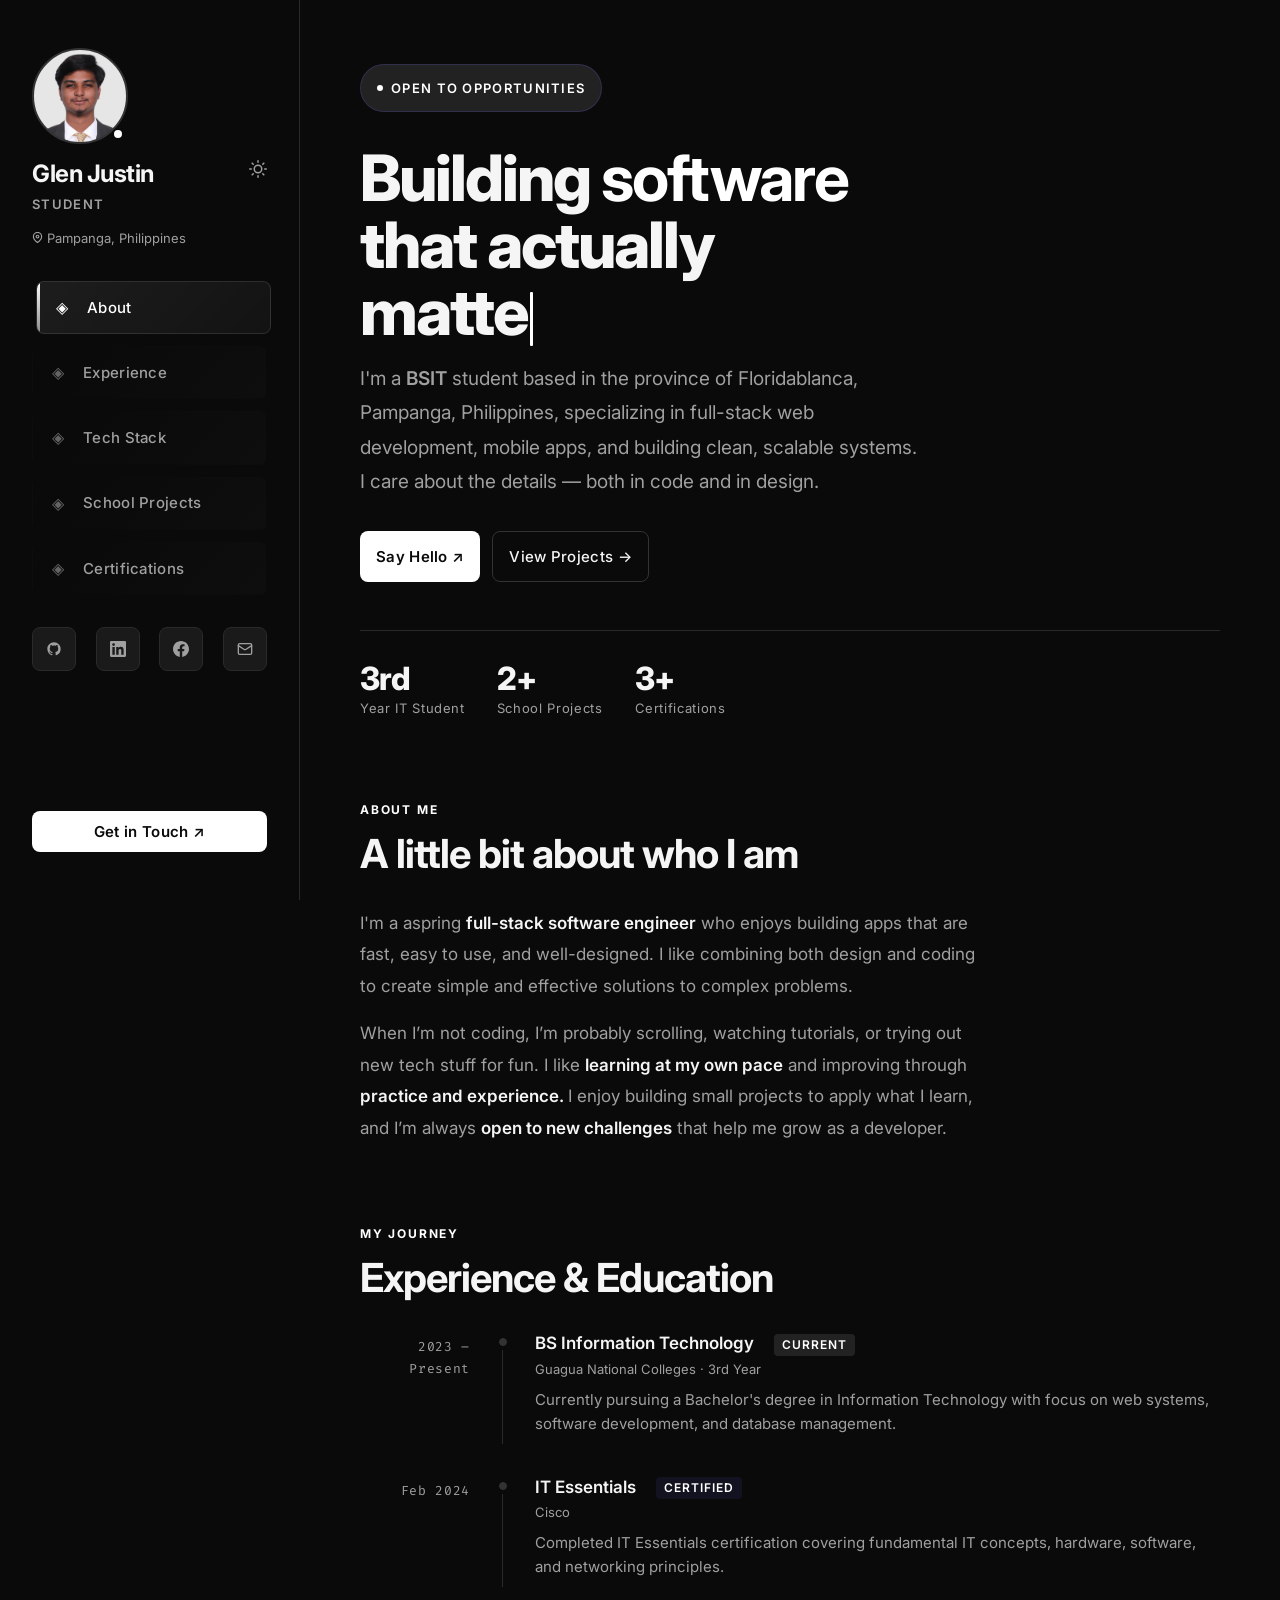
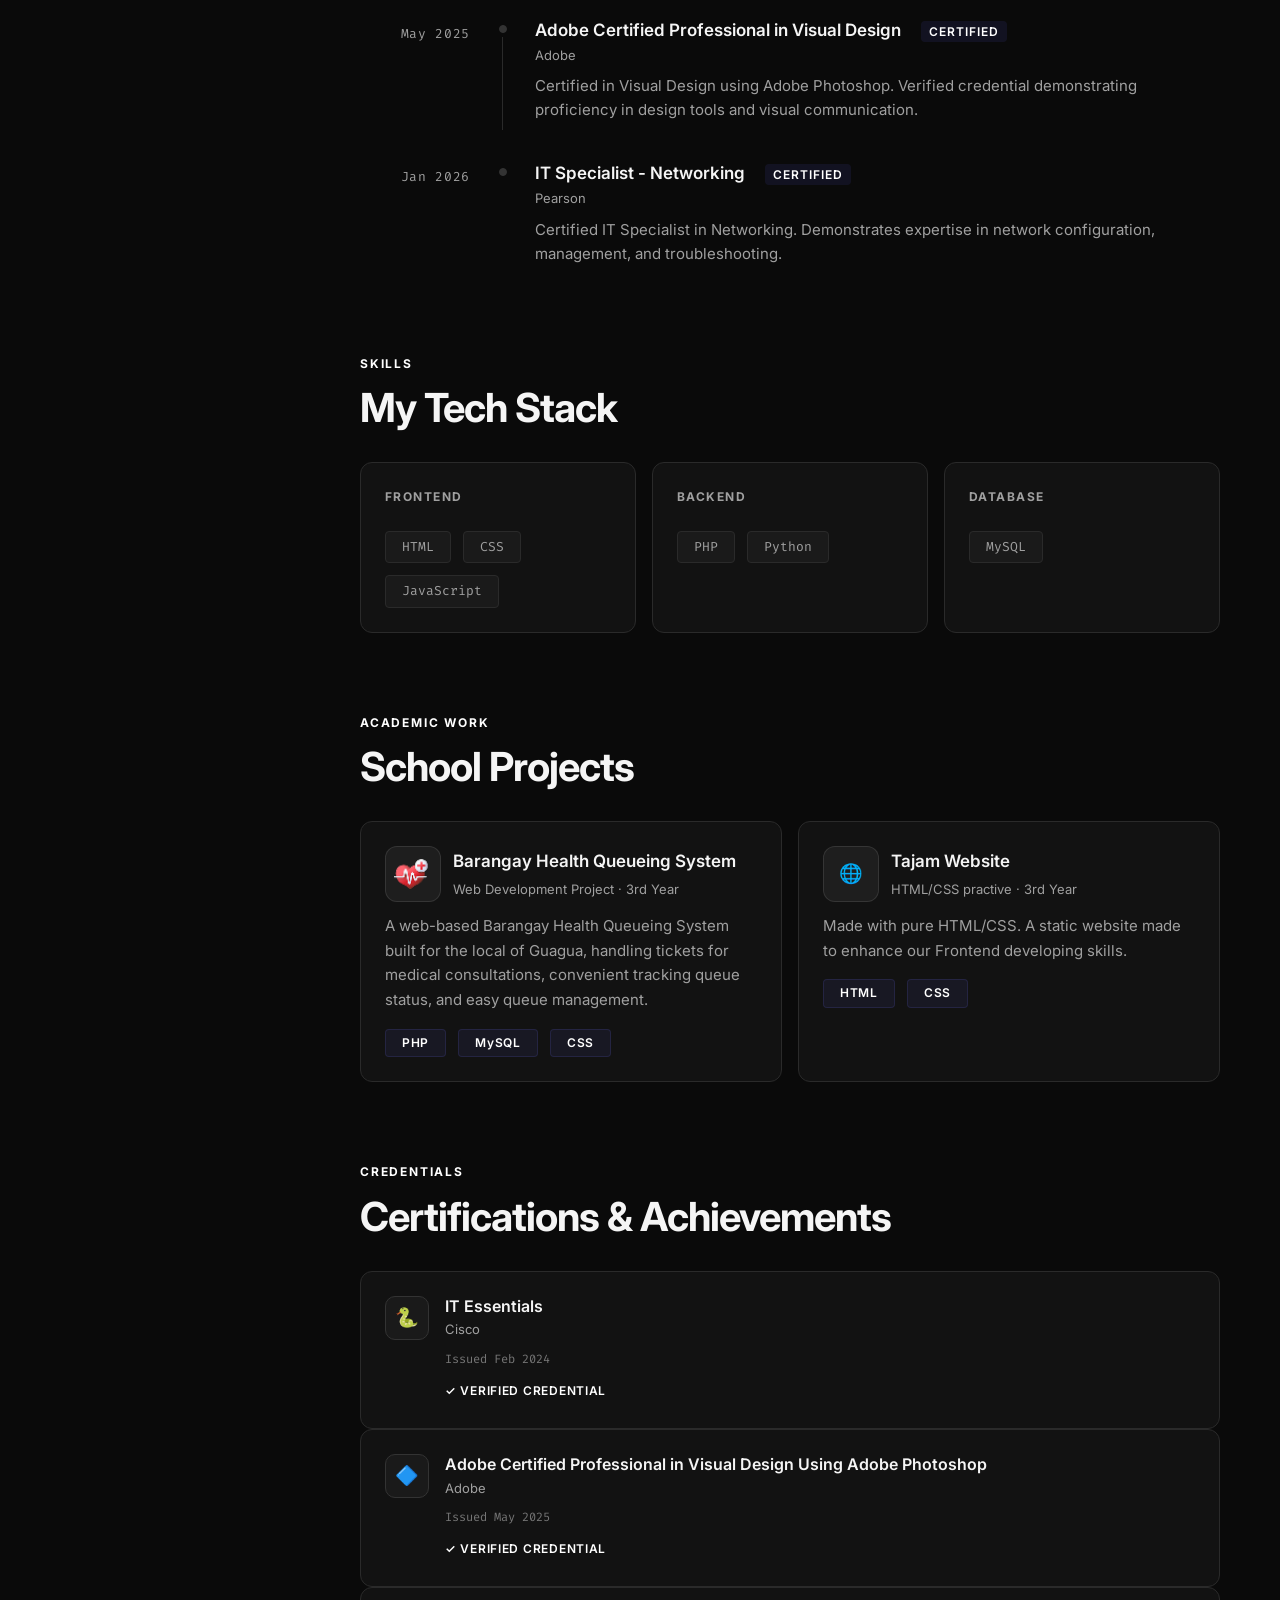
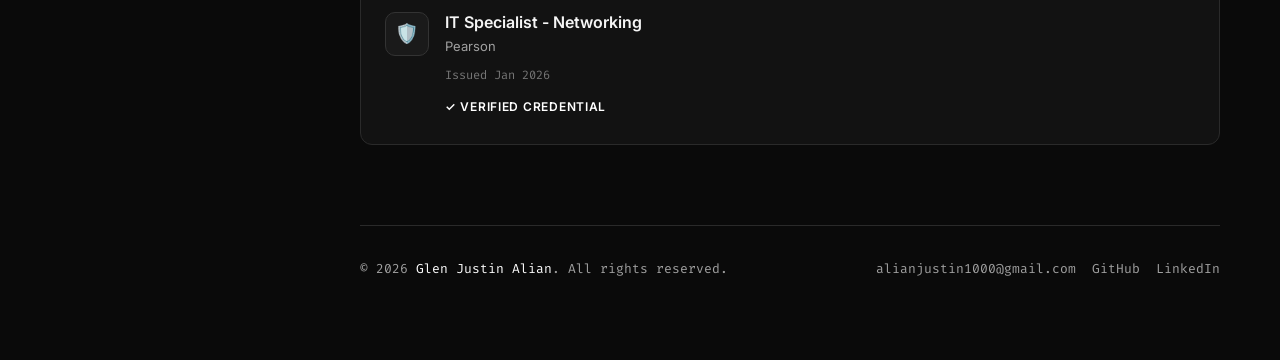
==== commit edb01ac7: "new domain" ====
--- a/index.html
+++ b/index.html
@@ -283,53 +283,12 @@
                 <div class="school-course">HTML/CSS practive · 3rd Year</div>
               </div>
             </div>
-<<<<<<< HEAD
             <div class="school-desc">Made with pure HTML/CSS. A static website made to enhance our Frontend developing skills.</div>
             <div class="project-tags">
               <span class="school-tag">HTML</span>
               <span class="school-tag">CSS</span>
             </div>
           </a>
-=======
-            <div class="school-desc">Made with pure HTML/CSS. A static website to work on our Frontend developing skills.</div>
-            <div class="project-tags">
-              <span class="school-tag">HTML</span>
-              <span class="school-tag">CSS</span>
-            </div>
-          </a>
-
-          <div class="school-card">
-            <div class="school-card-head">
-              <div class="school-icon">🛡️</div>
-              <div>
-                <div class="school-name">Barangay Document Portal</div>
-                <div class="school-course">Web Development · 2nd Year</div>
-              </div>
-            </div>
-            <div class="school-desc">Community-level document request platform allowing residents to request clearances and certificates online, reducing manual processing time by 70%.</div>
-            <div class="project-tags">
-              <span class="school-tag">HTML</span>
-              <span class="school-tag">CSS</span>
-              <span class="school-tag">PHP</span>
-            </div>Tajam Project
-          </div>
-
-          <div class="school-card">
-            <div class="school-card-head">
-              <div class="school-icon">🤖</div>
-              <div>
-                <div class="school-name">AI-Powered Quiz Generator</div>
-                <div class="school-course">AI & Machine Learning · 3rd Year</div>
-              </div>
-            </div>
-            <div class="school-desc">A machine learning project that auto-generates quiz questions from uploaded PDF study materials using NLP techniques and a custom-trained model.</div>
-            <div class="project-tags">
-              <span class="school-tag">Python</span>
-              <span class="school-tag">JavaScript</span>
-              <span class="school-tag">MySQL</span>
-            </div>
-          </div>
->>>>>>> f87cc13 (fix portfolio structure)
         </div>
       </section>
 
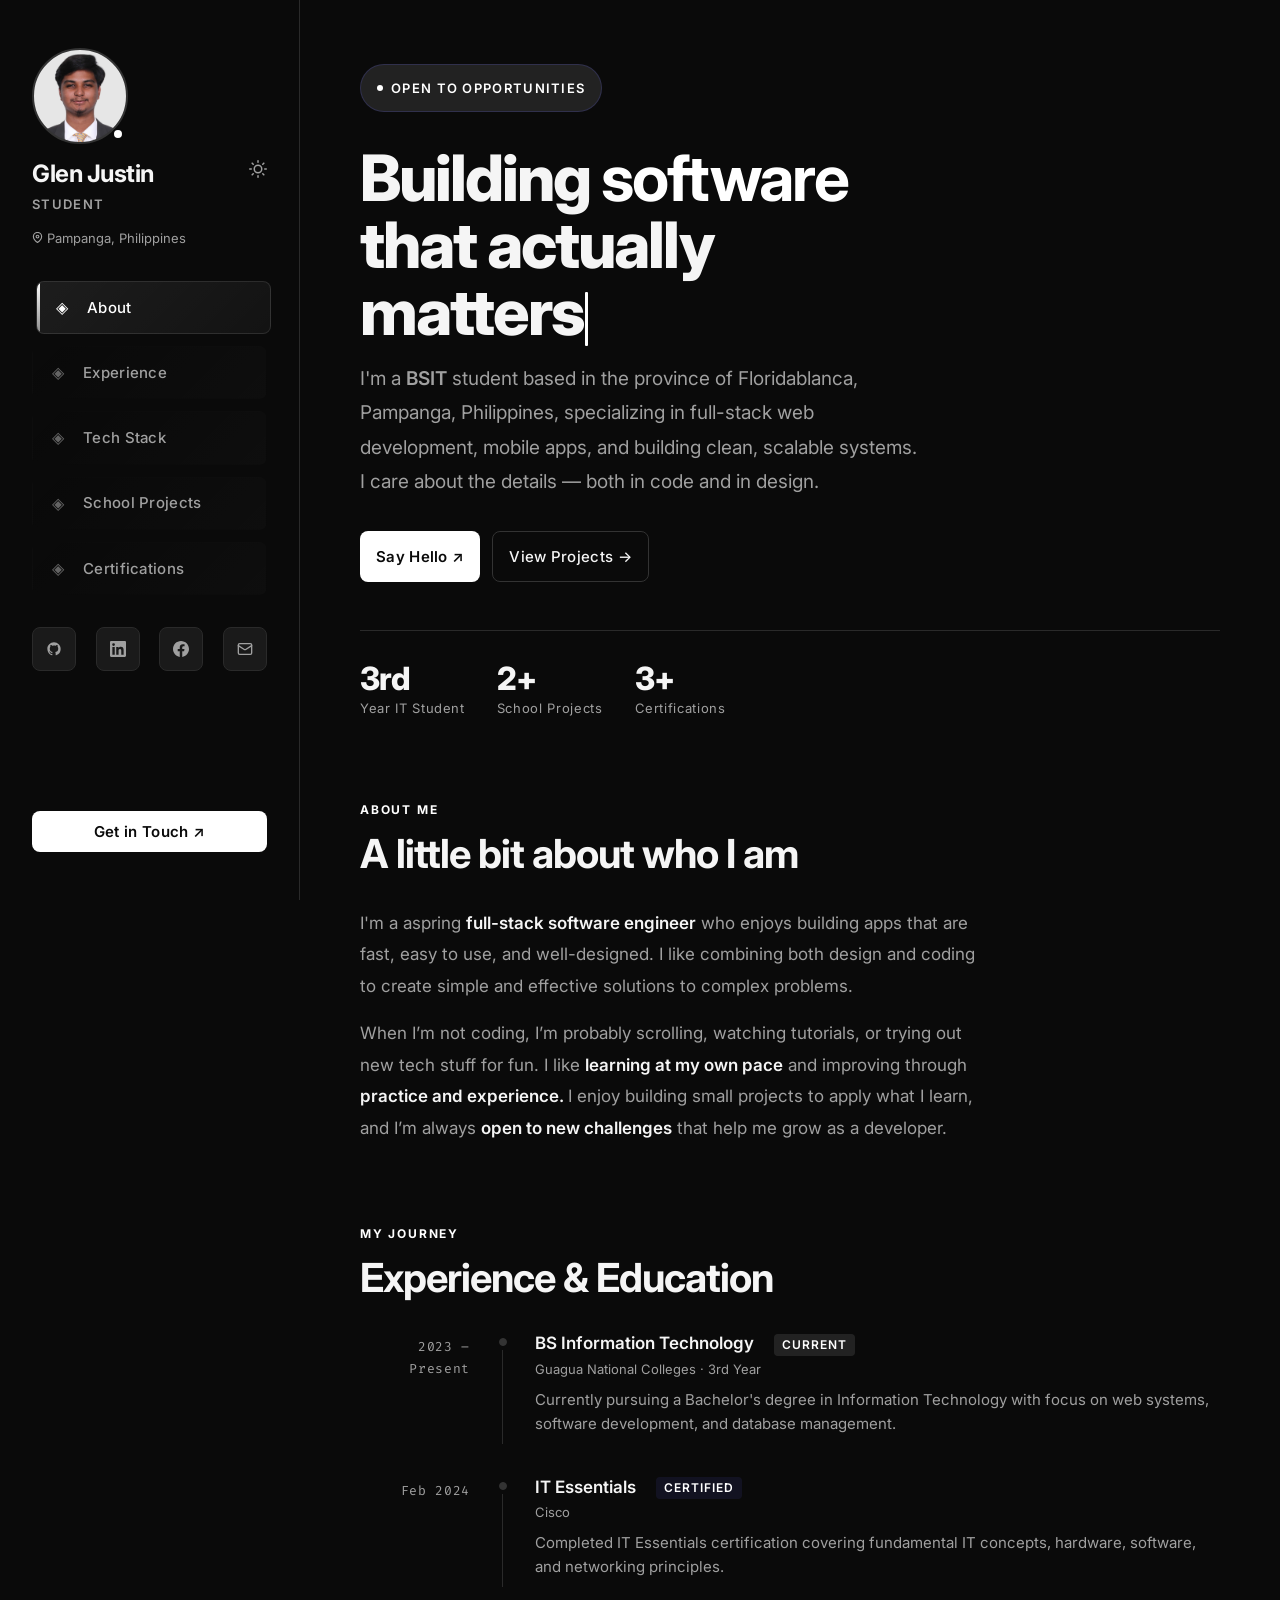
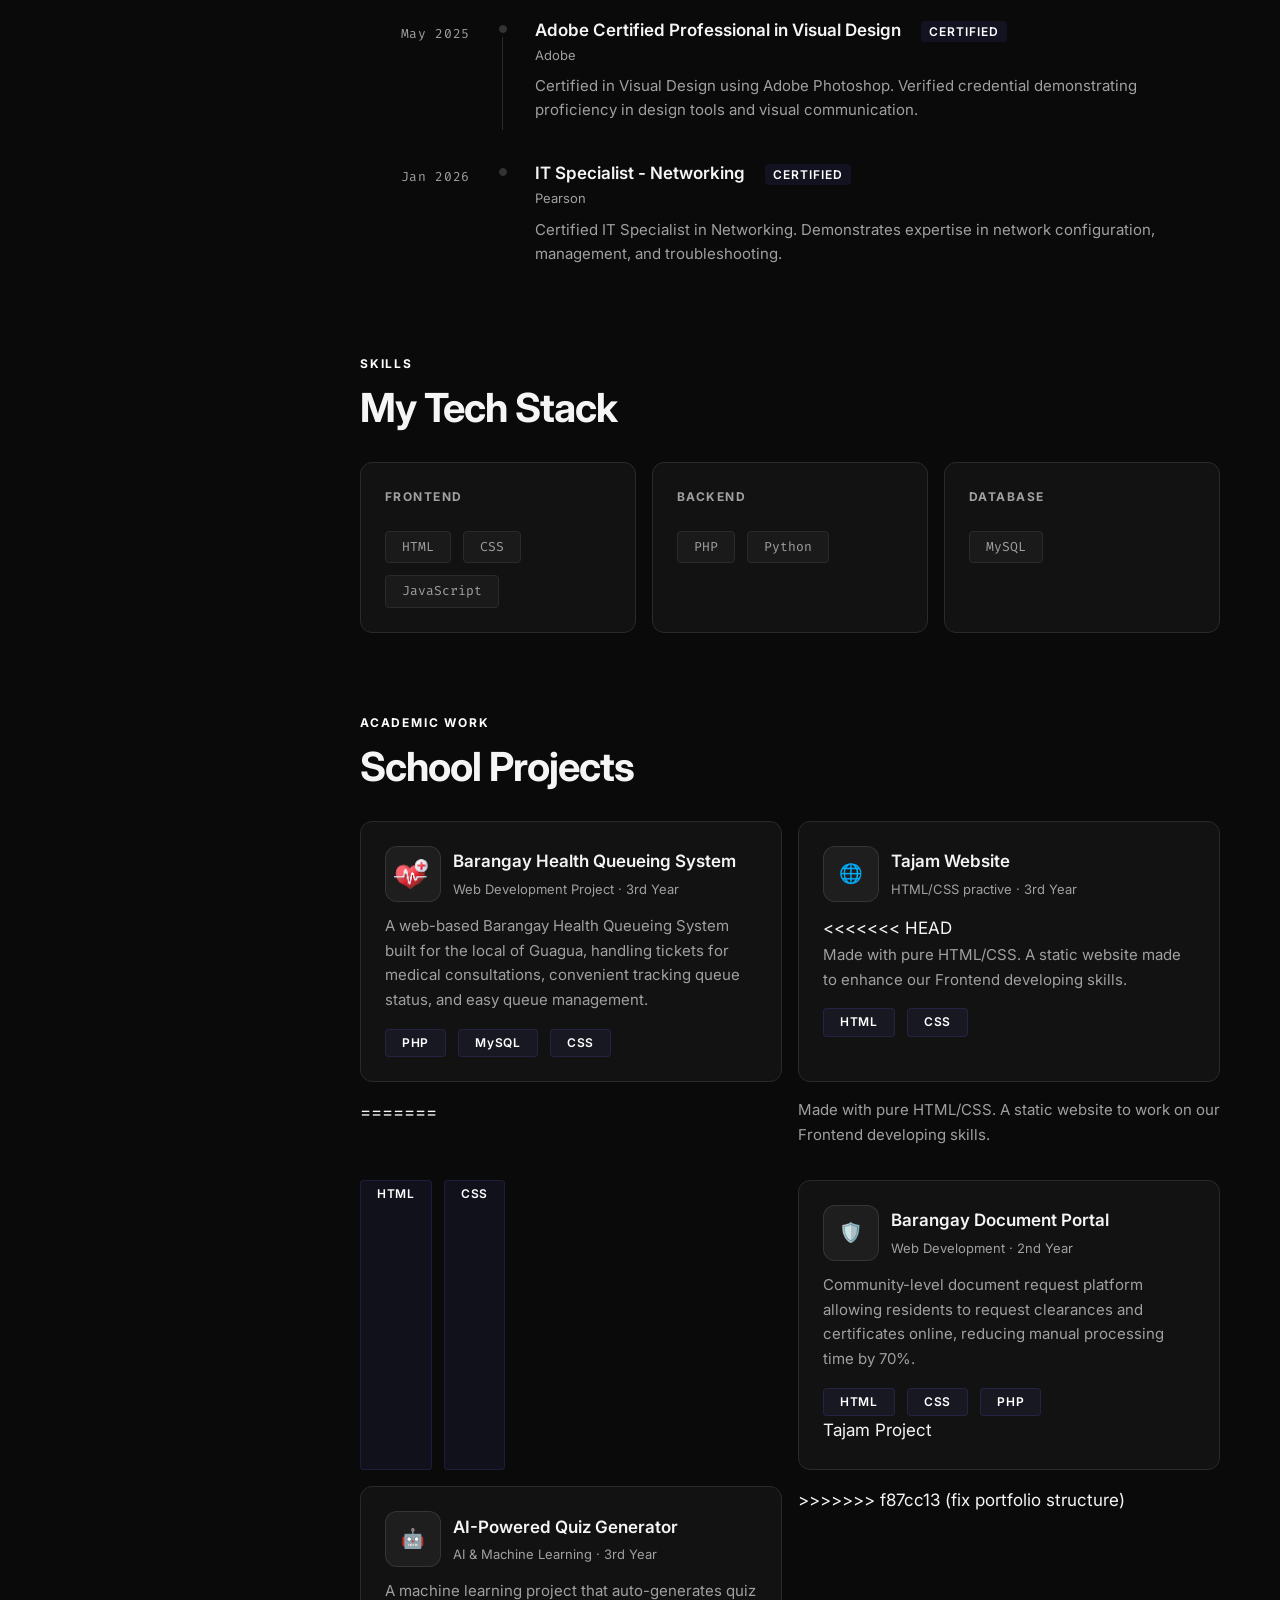
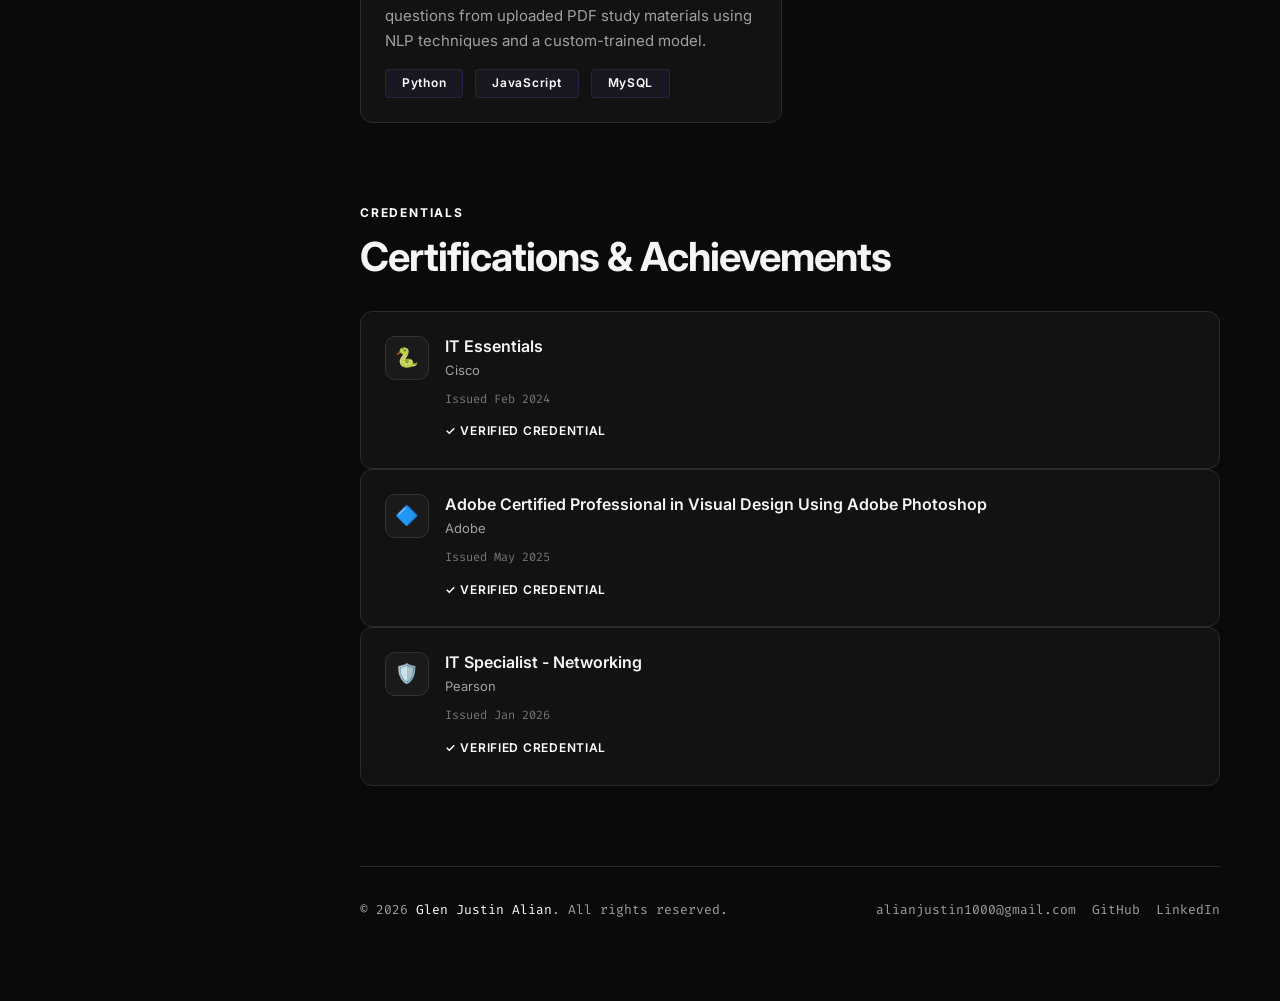
==== commit bad8dbfc: "Merge branch 'main' of https://github.com/knotisht/portfolio_project" ====
--- a/index.html
+++ b/index.html
@@ -283,12 +283,53 @@
                 <div class="school-course">HTML/CSS practive · 3rd Year</div>
               </div>
             </div>
+<<<<<<< HEAD
             <div class="school-desc">Made with pure HTML/CSS. A static website made to enhance our Frontend developing skills.</div>
             <div class="project-tags">
               <span class="school-tag">HTML</span>
               <span class="school-tag">CSS</span>
             </div>
           </a>
+=======
+            <div class="school-desc">Made with pure HTML/CSS. A static website to work on our Frontend developing skills.</div>
+            <div class="project-tags">
+              <span class="school-tag">HTML</span>
+              <span class="school-tag">CSS</span>
+            </div>
+          </a>
+
+          <div class="school-card">
+            <div class="school-card-head">
+              <div class="school-icon">🛡️</div>
+              <div>
+                <div class="school-name">Barangay Document Portal</div>
+                <div class="school-course">Web Development · 2nd Year</div>
+              </div>
+            </div>
+            <div class="school-desc">Community-level document request platform allowing residents to request clearances and certificates online, reducing manual processing time by 70%.</div>
+            <div class="project-tags">
+              <span class="school-tag">HTML</span>
+              <span class="school-tag">CSS</span>
+              <span class="school-tag">PHP</span>
+            </div>Tajam Project
+          </div>
+
+          <div class="school-card">
+            <div class="school-card-head">
+              <div class="school-icon">🤖</div>
+              <div>
+                <div class="school-name">AI-Powered Quiz Generator</div>
+                <div class="school-course">AI & Machine Learning · 3rd Year</div>
+              </div>
+            </div>
+            <div class="school-desc">A machine learning project that auto-generates quiz questions from uploaded PDF study materials using NLP techniques and a custom-trained model.</div>
+            <div class="project-tags">
+              <span class="school-tag">Python</span>
+              <span class="school-tag">JavaScript</span>
+              <span class="school-tag">MySQL</span>
+            </div>
+          </div>
+>>>>>>> f87cc13 (fix portfolio structure)
         </div>
       </section>
 
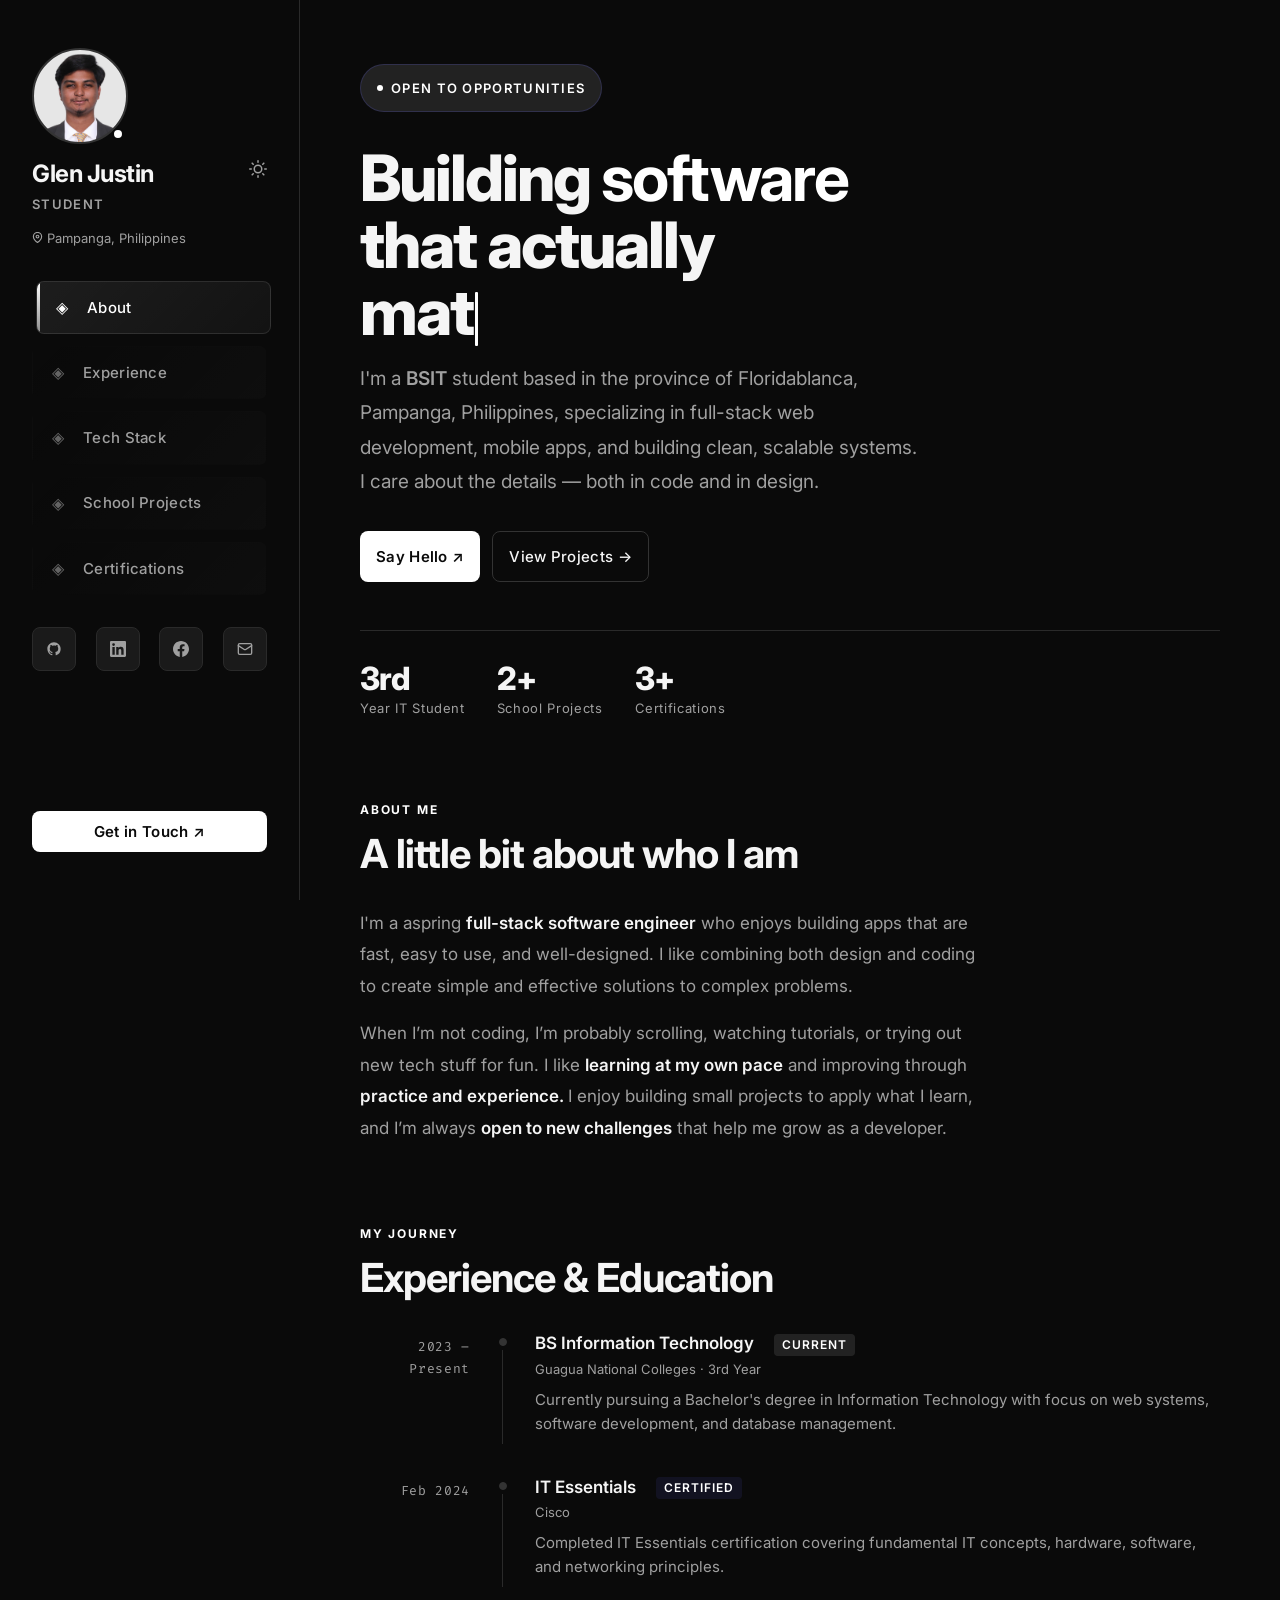
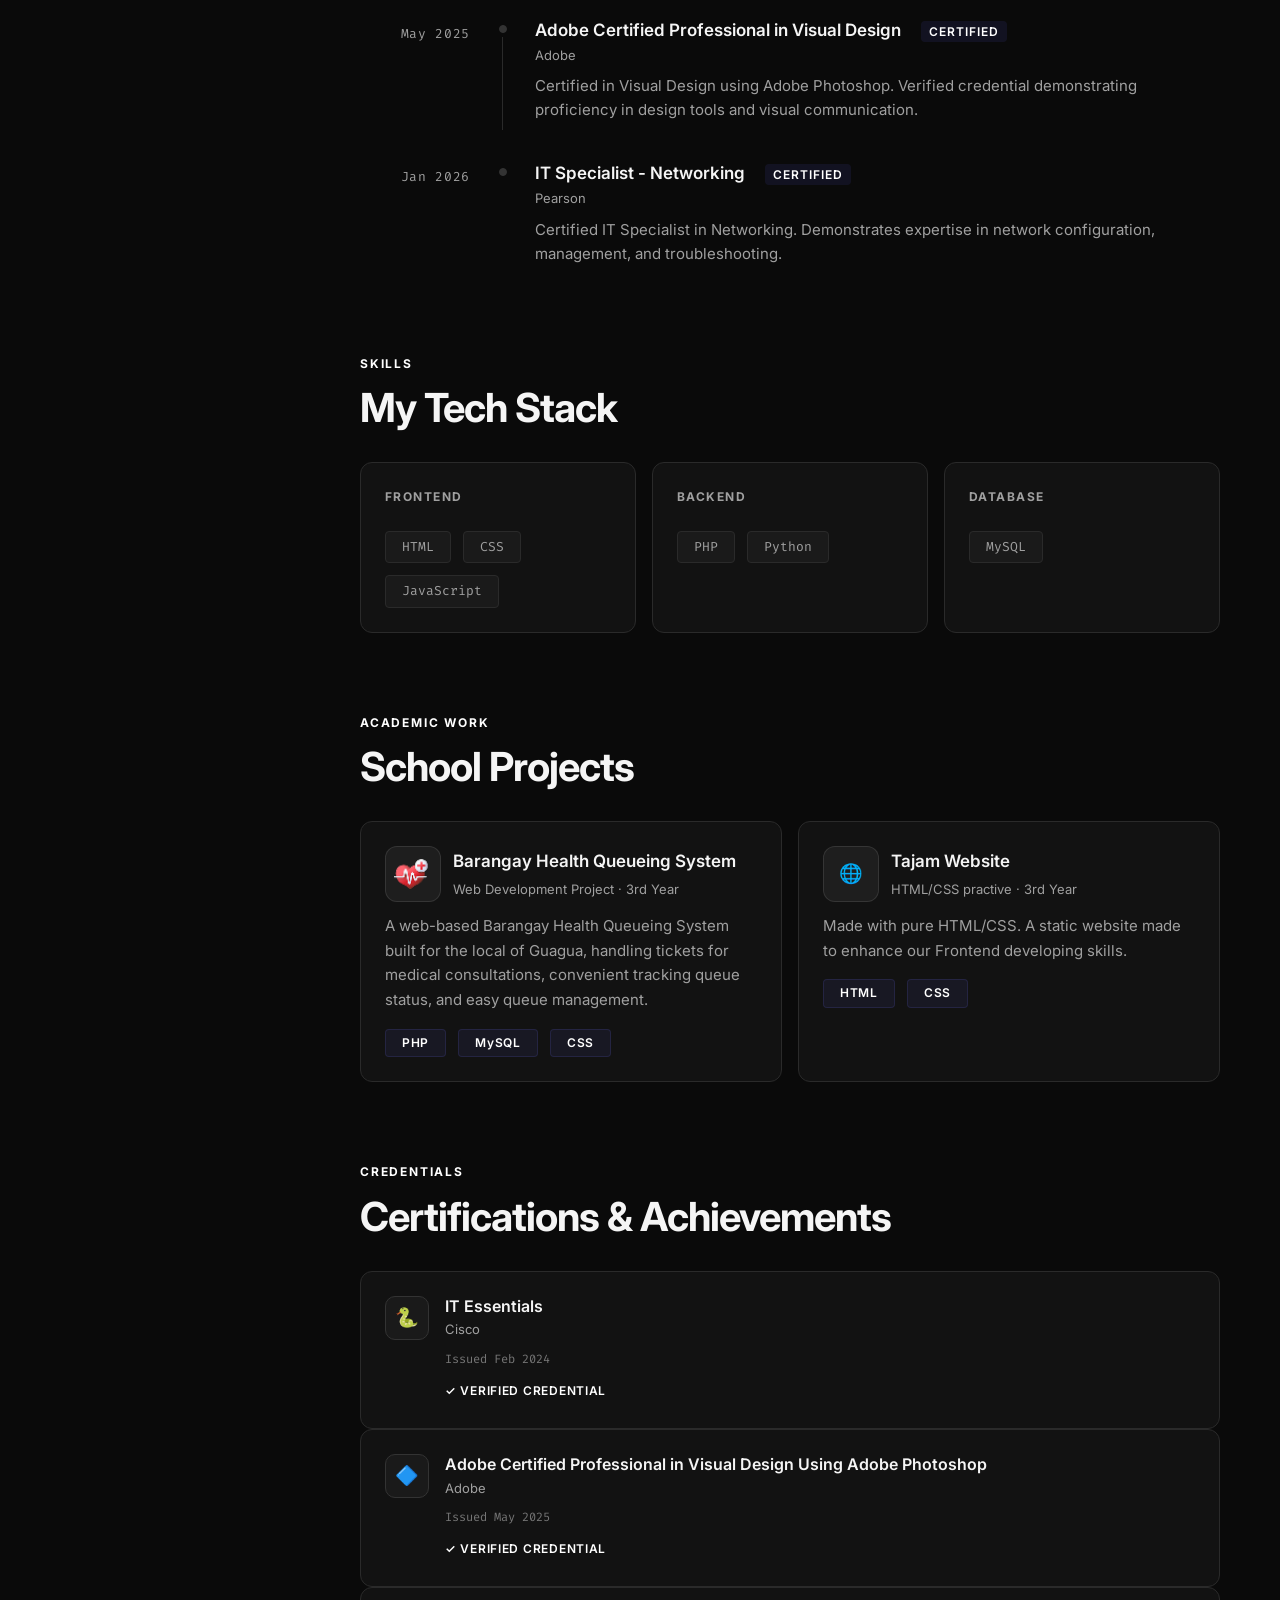
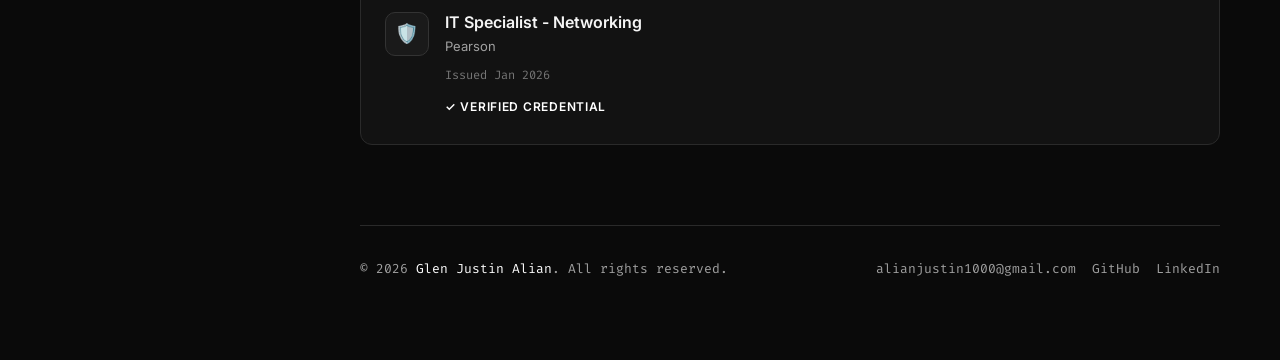
==== commit 46bf1746: "update something" ====
--- a/index.html
+++ b/index.html
@@ -283,53 +283,12 @@
                 <div class="school-course">HTML/CSS practive · 3rd Year</div>
               </div>
             </div>
-<<<<<<< HEAD
             <div class="school-desc">Made with pure HTML/CSS. A static website made to enhance our Frontend developing skills.</div>
             <div class="project-tags">
               <span class="school-tag">HTML</span>
               <span class="school-tag">CSS</span>
             </div>
           </a>
-=======
-            <div class="school-desc">Made with pure HTML/CSS. A static website to work on our Frontend developing skills.</div>
-            <div class="project-tags">
-              <span class="school-tag">HTML</span>
-              <span class="school-tag">CSS</span>
-            </div>
-          </a>
-
-          <div class="school-card">
-            <div class="school-card-head">
-              <div class="school-icon">🛡️</div>
-              <div>
-                <div class="school-name">Barangay Document Portal</div>
-                <div class="school-course">Web Development · 2nd Year</div>
-              </div>
-            </div>
-            <div class="school-desc">Community-level document request platform allowing residents to request clearances and certificates online, reducing manual processing time by 70%.</div>
-            <div class="project-tags">
-              <span class="school-tag">HTML</span>
-              <span class="school-tag">CSS</span>
-              <span class="school-tag">PHP</span>
-            </div>Tajam Project
-          </div>
-
-          <div class="school-card">
-            <div class="school-card-head">
-              <div class="school-icon">🤖</div>
-              <div>
-                <div class="school-name">AI-Powered Quiz Generator</div>
-                <div class="school-course">AI & Machine Learning · 3rd Year</div>
-              </div>
-            </div>
-            <div class="school-desc">A machine learning project that auto-generates quiz questions from uploaded PDF study materials using NLP techniques and a custom-trained model.</div>
-            <div class="project-tags">
-              <span class="school-tag">Python</span>
-              <span class="school-tag">JavaScript</span>
-              <span class="school-tag">MySQL</span>
-            </div>
-          </div>
->>>>>>> f87cc13 (fix portfolio structure)
         </div>
       </section>
 
